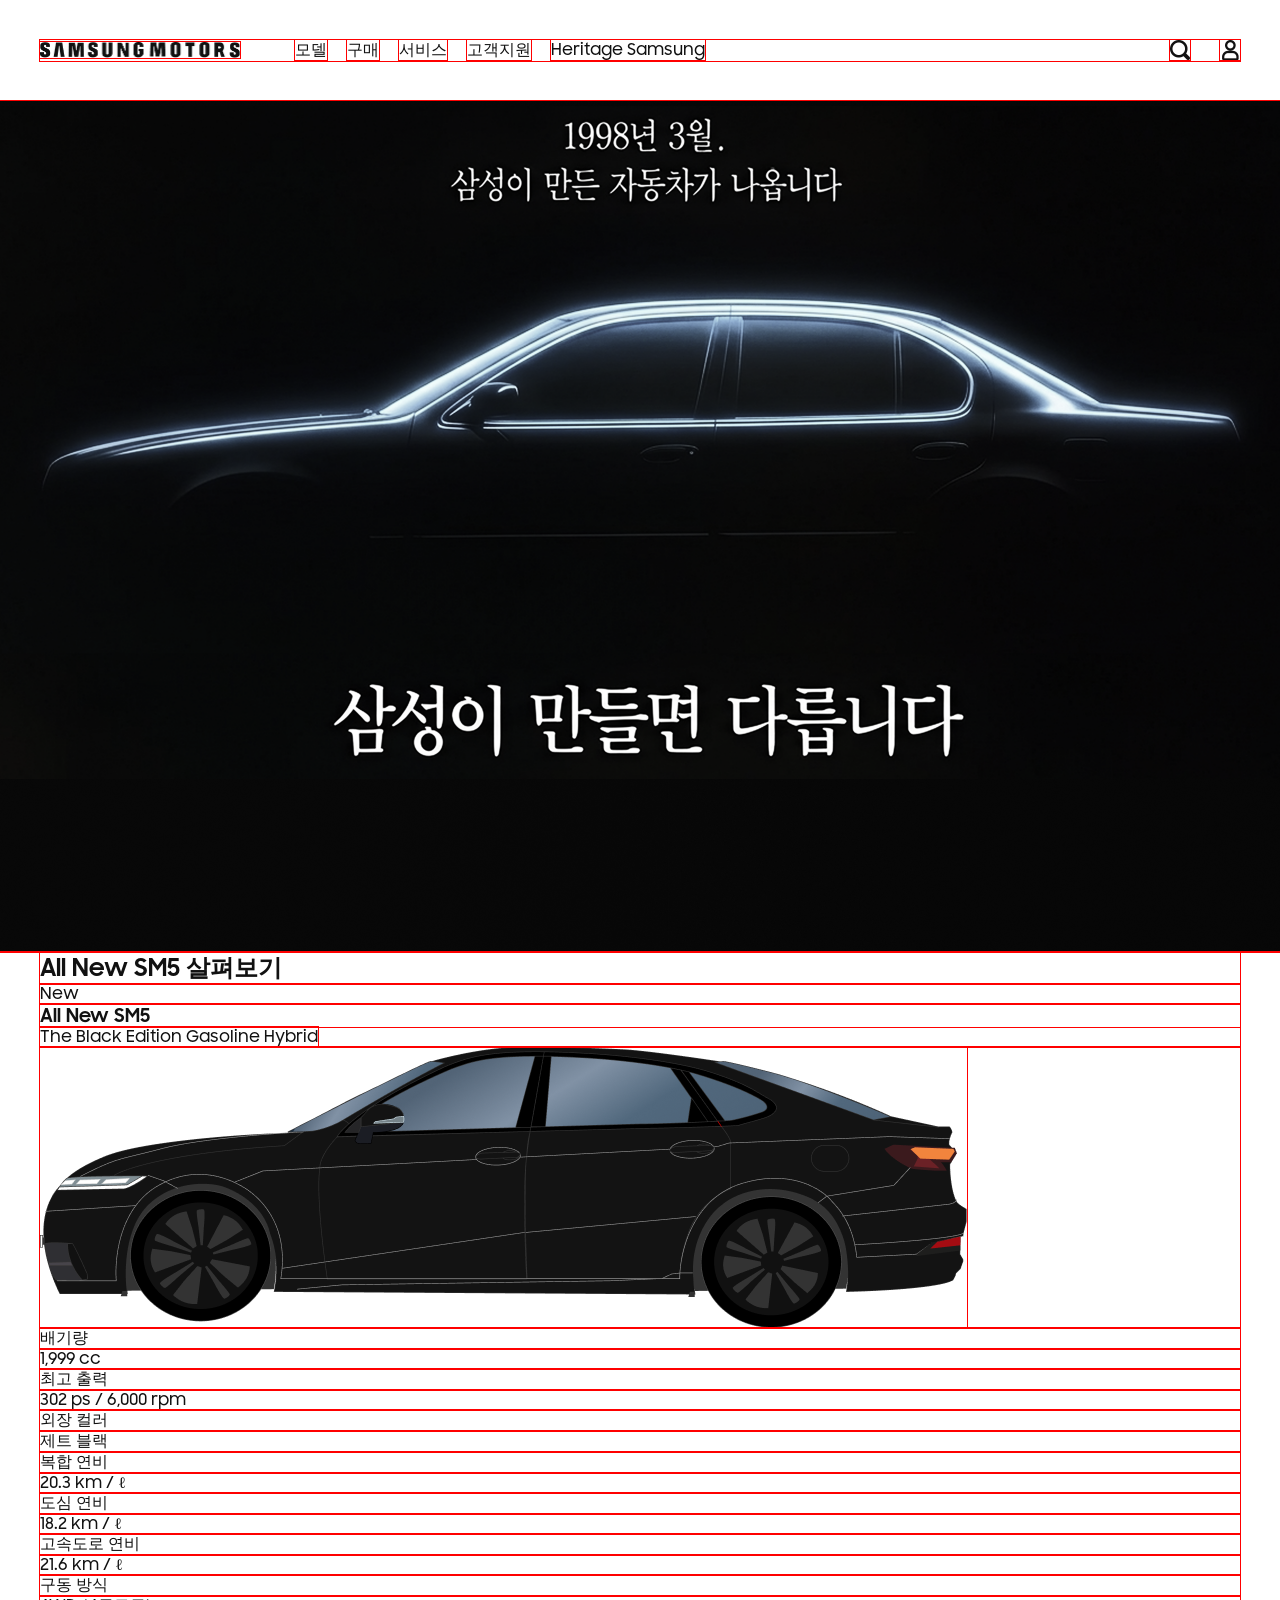
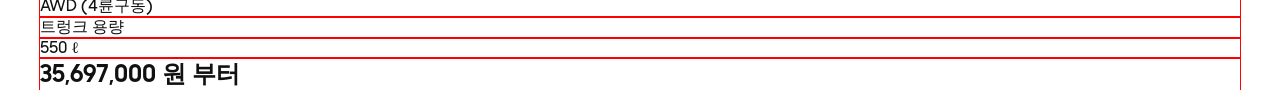
==== index.html @ 5363ecbe "0309" ====
<!DOCTYPE html>
<html lang="en">
<head>
  <meta charset="UTF-8">
  <meta name="viewport" content="width=device-width, initial-scale=1.0">
  <title>SAMSUNGMOTORS</title>
  <!-- 외부링크 -->
    <!-- reset -->
  <link rel="stylesheet" href="css/reset.css" />
  <!-- header -->
  <link rel="stylesheet" href="css/header.css" />
  <!-- footer -->
  <link rel="stylesheet" href="css/footer.css" />
  <!-- style -->
  <link rel="stylesheet" href="css/style.css" />
  <script src="js/script.js" defer></script>
</head>
<body>
  <!-- header-nav -->
  <header>
    <div class="container">
      <h1 class="logo">
        <a href="index.html"><img src="imgs/logo.png" alt="LOGO"></a>
      </h1>
      <nav class="navbar">
        <ul class="navbtn1">
          <li><a href="#">모델</a></li>
          <li><a href="#">구매</a></li>
          <li><a href="#">서비스</a></li>
          <li><a href="#">고객지원</a></li>
          <li><a href="#">Heritage Samsung</a></li>
        </ul>
        <ul class="navbtn2">
          <li><button class="search"><img src="imgs/search.png"></button></li>
          <ll><a href="#" class="user"><img src="imgs/user.png"></a></ll>
        </ul>
      </nav>
    </div>
  </header>

  <!-- Top-Banner -->
  <main>
    <section id="top-banner">
      <div class="old-top"></div>
      <div class="new-top">
        <div class="container">
          <article class="top-txt">
            <h3>2028년 3월.</h3>
            <h3>삼성이 만든 자동차가 나옵니다</h3>
          </article>
          <article class="bot-txt">
            <h2 class="slogan"><img src="imgs/logo-img.png" alt="LOGO"> 삼성이 만들면 다릅니다</h2>
            <h2>It's different Samsung makes it</h2>
          </article>
        </div>
      </div>
    </section>

    <!-- View-section -->
    <section id="view-section">
      <div class="container">
        <h2 class="title">All New SM5 살펴보기</h2>
        <div class="view-cards">
          <div class="card card1">
            <div class="card-top-txt">
              <p>New</p>
              <h3>All New SM5</h3>
              <span>The Black Edition Gasoline Hybrid</span>
            </div>
            <div class="card-img">
              <img src="imgs/black.png">
            </div>
            <div class="card-bot-txt">
              <ul>
                <li>배기량</li>
                <li>1,999 cc</li>
              </ul>
              <ul>
                <li>최고 출력</li>
                <li>302 ps / 6,000 rpm</li>
              </ul>
              <ul>
                <li>외장 컬러</li>
                <li>제트 블랙</li>
              </ul>
              <ul>
                <li>복합 연비</li>
                <li>20.3 km / ℓ</li>
              </ul>
              <ul>
                <li>도심 연비</li>
                <li>18.2 km / ℓ</li>
              </ul>
              <ul>
                <li>고속도로 연비</li>
                <li>21.6 km / ℓ</li>
              </ul>
              <ul>
                <li>구동 방식</li>
                <li>AWD (4륜구동)</li>
              </ul>
              <ul>
                <li>트렁크 용량</li>
                <li>550 ℓ</li>
              </ul>
              
              <h2 class="price">35,697,000 원 부터</h2>
            </div>
          </div>
        </div>
      </div>
    </section>

  </main>

</body>
</html>
---- css/header.css ----
header{
  width: 100%;
  max-width: 1920px;
  height: 100px;
  margin: auto;
  z-index: 20;
  position: fixed;
  top: 0;
  display: flex;
  background: #fff;
}
header .container{
  display: flex;
  justify-content: space-between;
  align-items: center;
}
.logo{
  width: 200px;
}
.navbar{
  display: flex;
  gap: 465px;
}
.navbar .navbtn1{
  display: flex;
  align-items: center;
  justify-content: center;
  gap: 20px;
}
.navbar .navbtn2{
  display: flex;
  gap: 30px;
  align-items: center;
}
.navbar .navbtn2 li,
.search, .user
{
  display: block;
  width: 20px;
  height: 20px;
}
---- css/style.css ----
#top-banner{
  width: 100%;
  max-width: 1920px;
  height: 878px;
  color: #fff;
}
#top-banner .old-top{
  width: 100%;
  height: 100%;
  background: url(../imgs/topbanner1.png) center/cover;
  /* display: none; */
}
#top-banner .new-top{
  width: 100%;
  height: 100%;
  background: url(../imgs/topBanner2.png) center/cover;
  position: relative;
  display: none;
}
#top-banner .new-top .container article{
  display: flex;
  flex-direction: column;
  align-items: center;
  justify-content: center;
  position: absolute;
}
#top-banner .new-top .container .top-txt{
  left: 50%;
  top: 50px;
  transform: translateX(-50%);
}
#top-banner .new-top .container .bot-txt{
  left: 50%;
  bottom: 50px;
  transform: translateX(-50%);
}
#top-banner .new-top .container .bot-txt .slogan{
  display: flex;
  align-items: center;
  gap: 20px;
  margin-bottom: 60px;
}
#top-banner .new-top .container .bot-txt img{
  width: 70px;
  height: 40px;
}
#top-banner .new-top .top-txt h3{
  font-size: 32px;
  margin: 7px 0;
}
#top-banner .new-top .bot-txt h2{
  font-size: 40px;
}
#top-banner .new-top article h3,
#top-banner .new-top article h2
{
  font-family: "Nanum Myeongjo", serif;
  font-weight: 400;
  font-style: normal;
  color: #fff;
}
#top-banner .new-top .container article h2:last-child{
  font-family: 'samsung';
}

/*  */
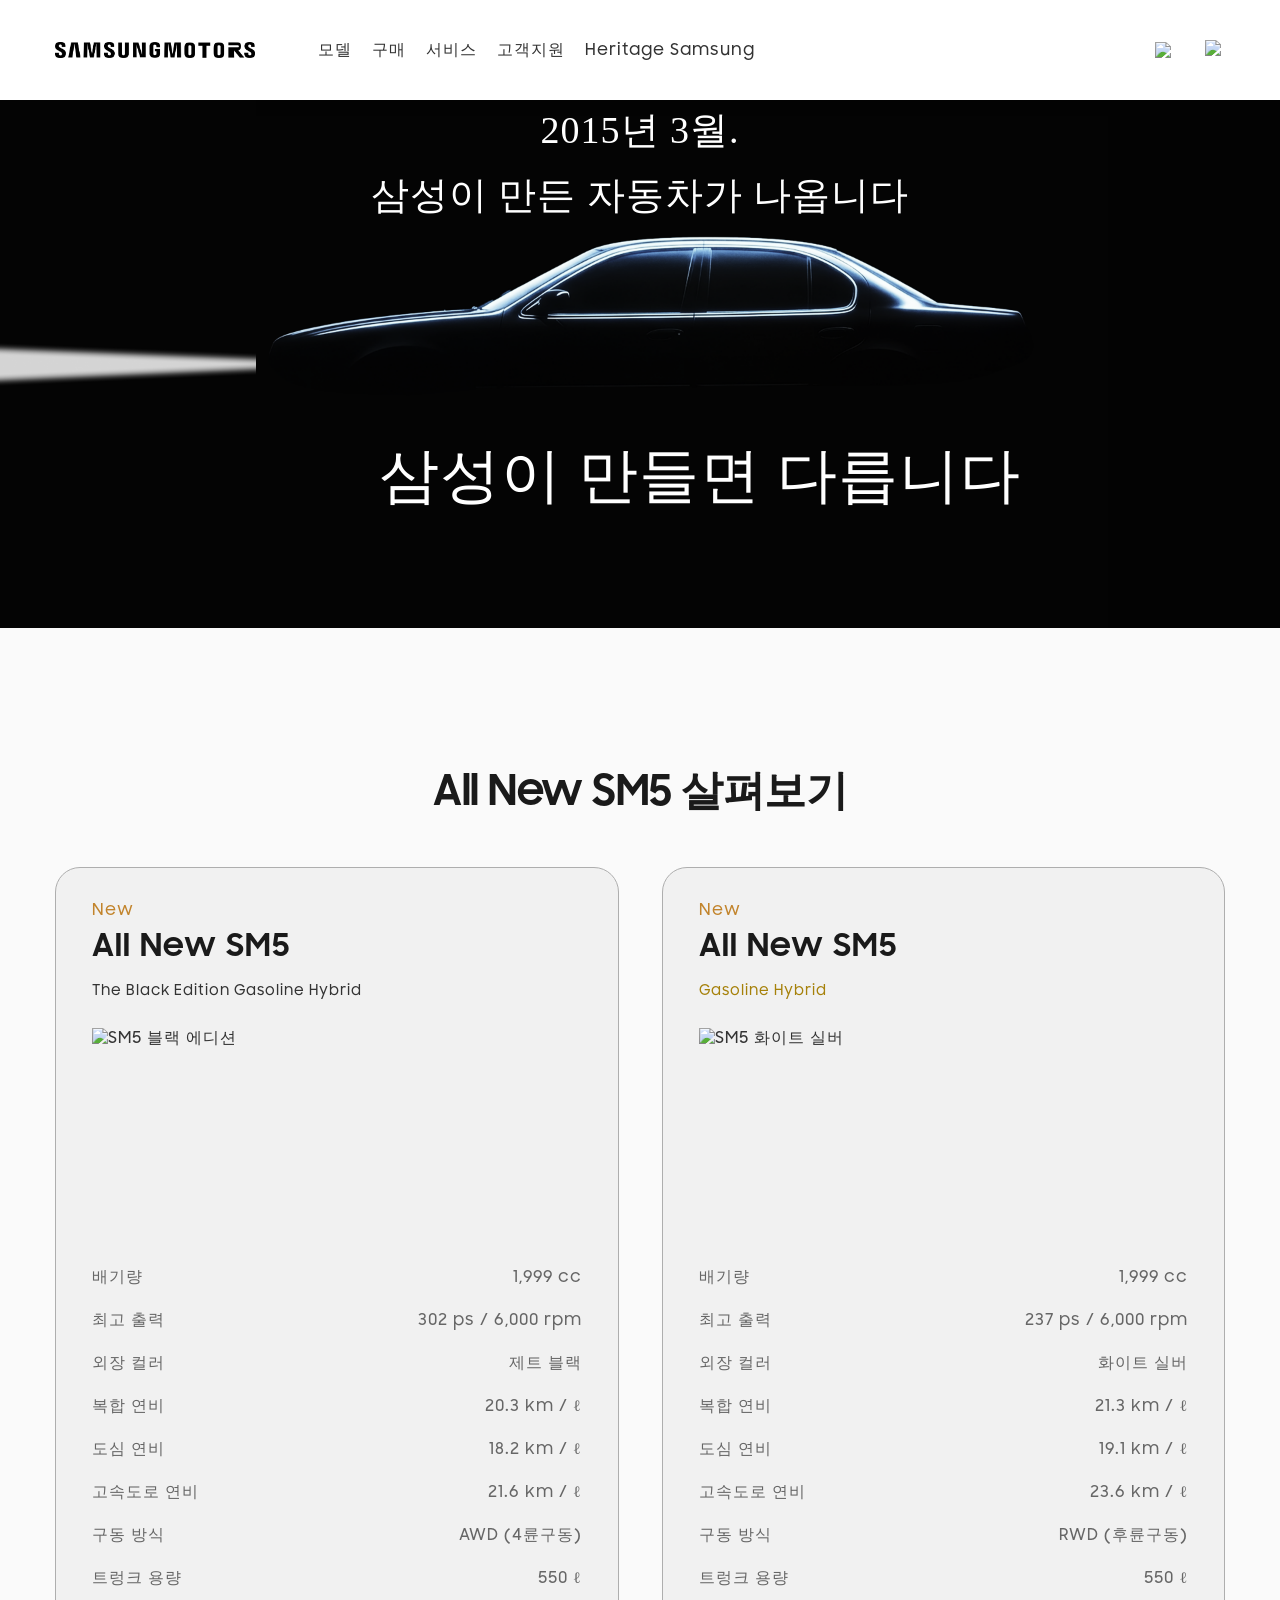
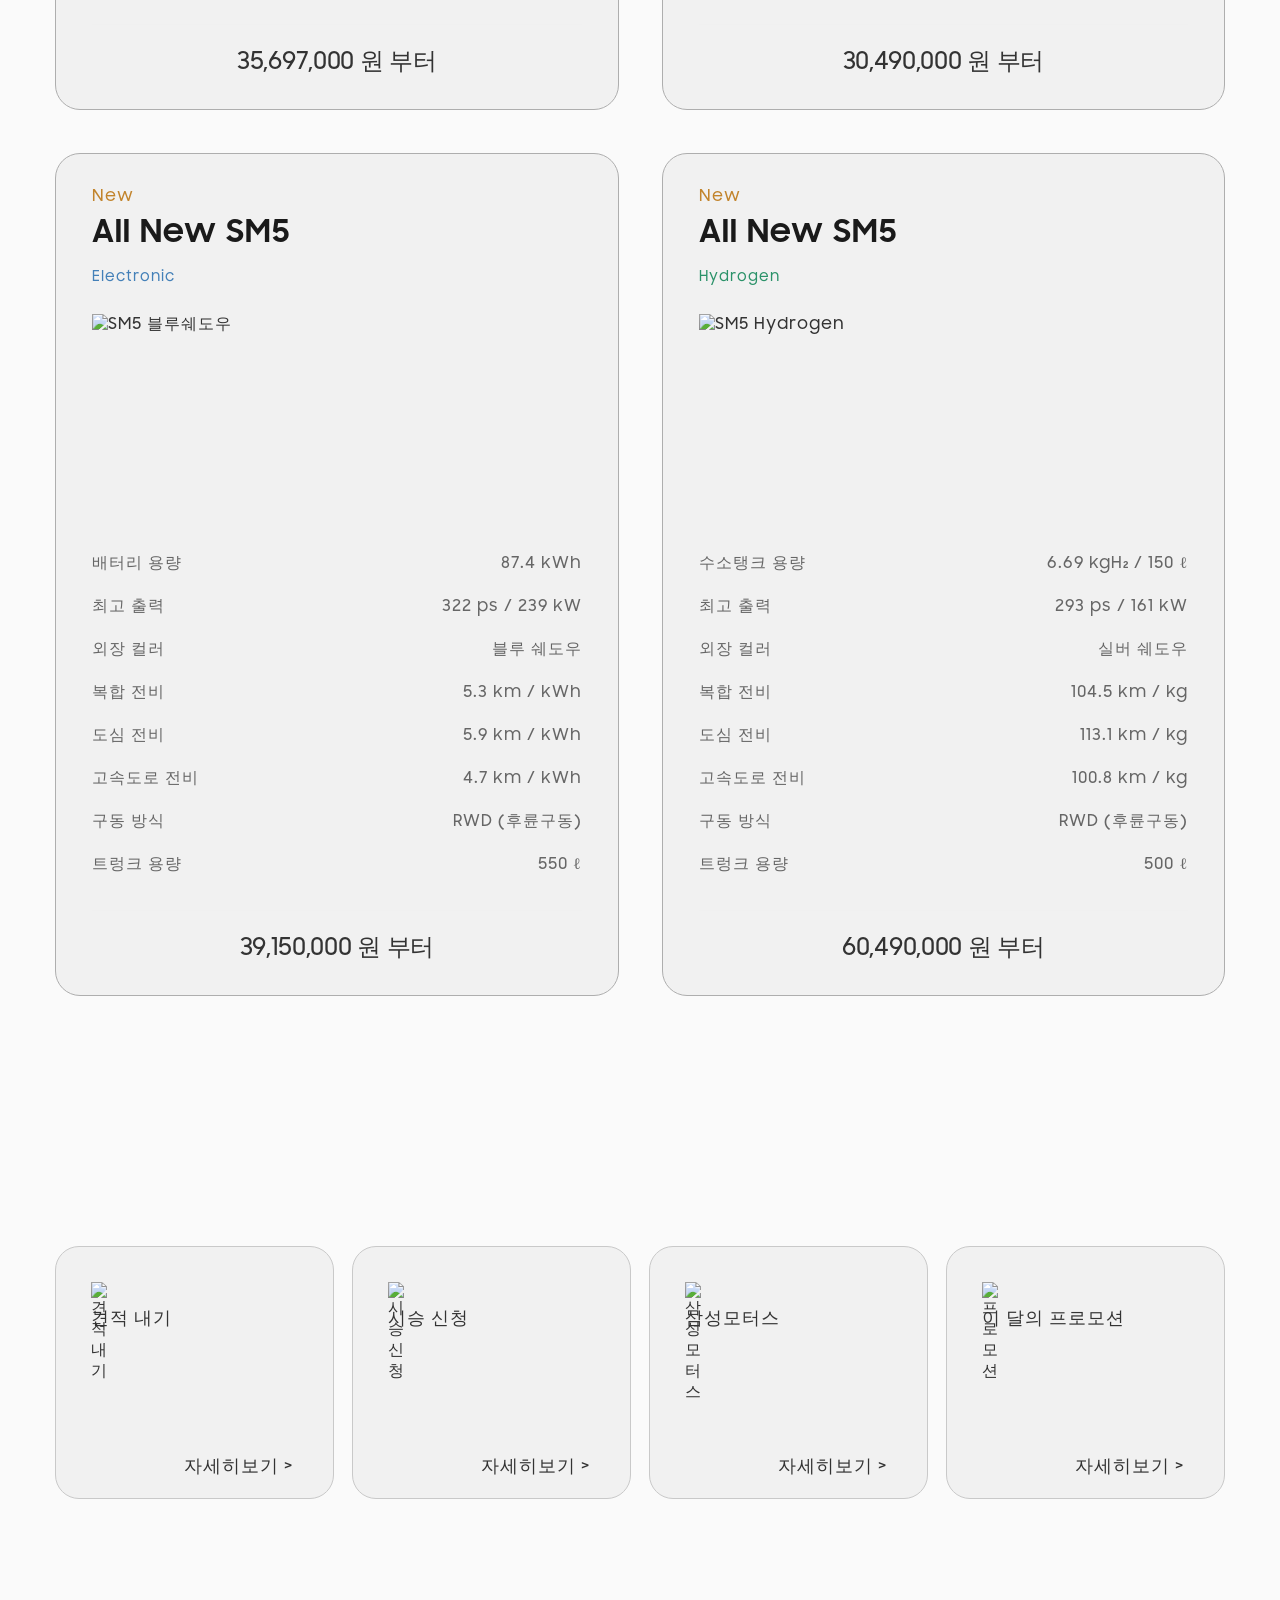
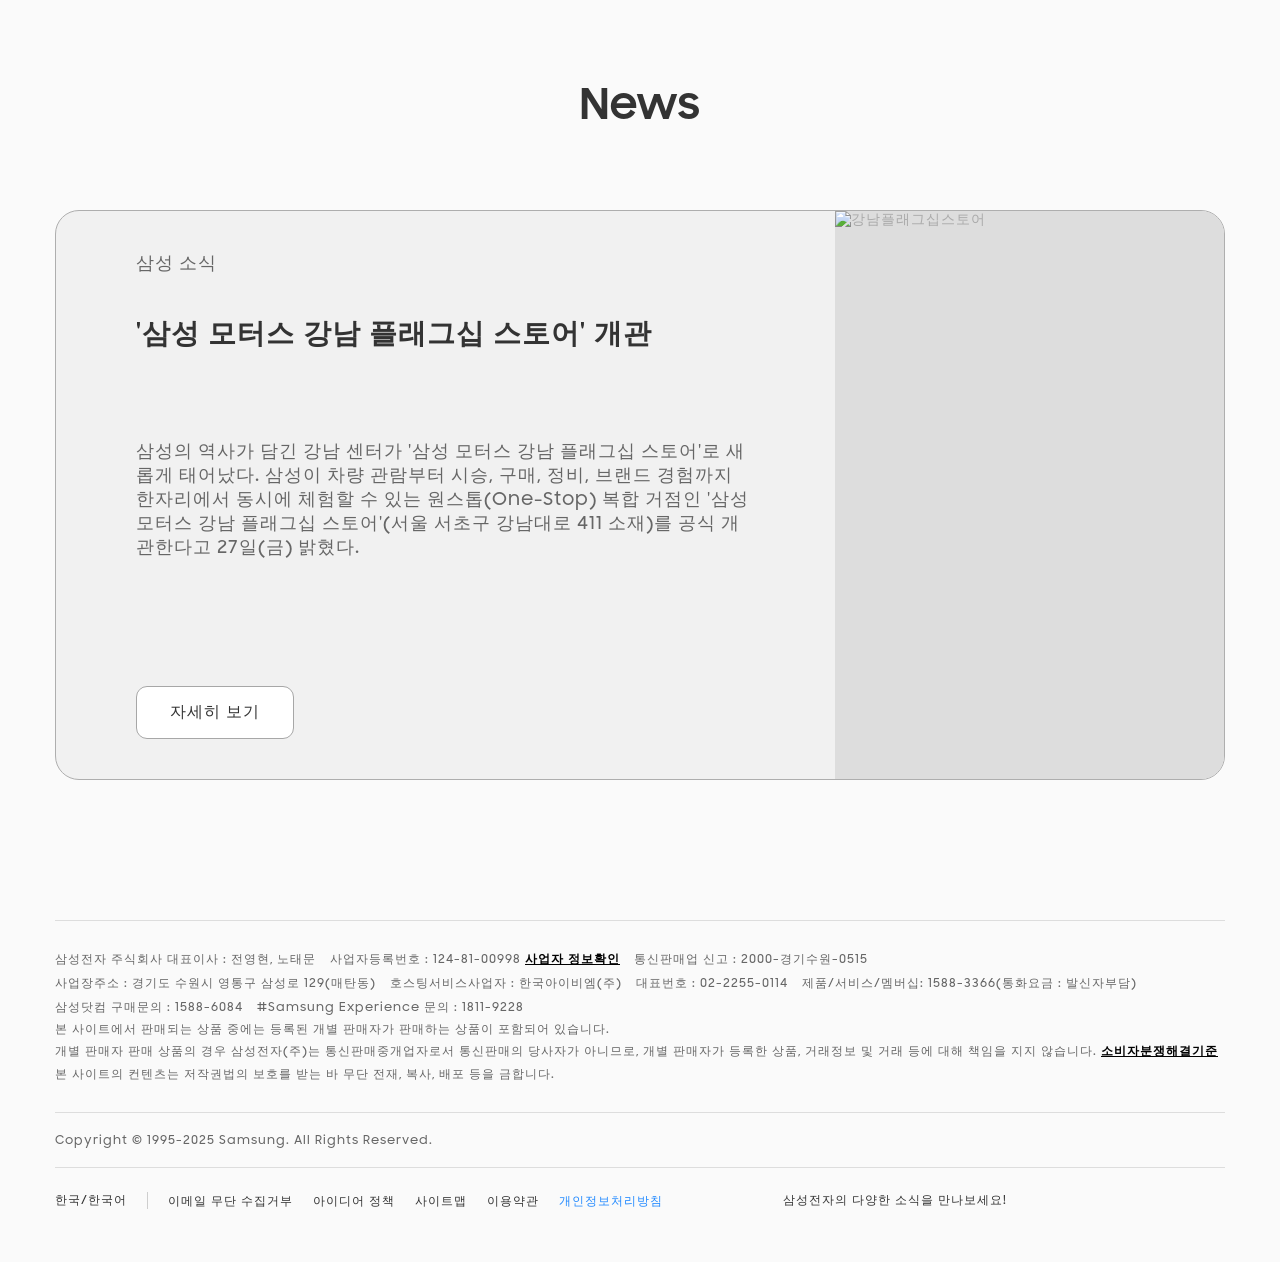
==== commit c20ecaf3: "0511" ====
--- a/index.html
+++ b/index.html
@@ -1,10 +1,12 @@
-<!DOCTYPE html>
+﻿<!DOCTYPE html>
 <html lang="en">
 <head>
   <meta charset="UTF-8">
   <meta name="viewport" content="width=device-width, initial-scale=1.0">
   <title>SAMSUNGMOTORS</title>
   <!-- 외부링크 -->
+  <!-- 폰트어썸CDN -->
+  <script src="https://kit.fontawesome.com/1cd9cbfb2d.js" crossorigin="anonymous"></script>
     <!-- reset -->
   <link rel="stylesheet" href="css/reset.css" />
   <!-- header -->
@@ -14,104 +16,439 @@
   <!-- style -->
   <link rel="stylesheet" href="css/style.css" />
   <script src="js/script.js" defer></script>
+    <script src="js/header-footer.js" defer></script>
 </head>
 <body>
   <!-- header-nav -->
   <header>
     <div class="container">
       <h1 class="logo">
-        <a href="index.html"><img src="imgs/logo.png" alt="LOGO"></a>
+        <a href="index.html"><img src="imgs/icon-img/logo.png" alt="LOGO"></a>
       </h1>
       <nav class="navbar">
         <ul class="navbtn1">
-          <li><a href="#">모델</a></li>
+          <li><a href="car-model.html">모델</a></li>
           <li><a href="#">구매</a></li>
           <li><a href="#">서비스</a></li>
           <li><a href="#">고객지원</a></li>
           <li><a href="#">Heritage Samsung</a></li>
         </ul>
         <ul class="navbtn2">
-          <li><button class="search"><img src="imgs/search.png"></button></li>
-          <ll><a href="#" class="user"><img src="imgs/user.png"></a></ll>
+          <li><button class="search"><img src="imgs/icon-img/search.png"></button></li>
+          <ll><a href="#" class="user"><img src="imgs/icon-img/user.png"></a></ll>
         </ul>
       </nav>
+      <!-- 추가: 햄버거 버튼 -->
+    <button class="hamburger" id="hamburger">
+      <span></span>
+      <span></span>
+      <span></span>
+    </button>
     </div>
   </header>
 
   <!-- Top-Banner -->
   <main>
-    <section id="top-banner">
-      <div class="old-top"></div>
-      <div class="new-top">
-        <div class="container">
-          <article class="top-txt">
-            <h3>2028년 3월.</h3>
-            <h3>삼성이 만든 자동차가 나옵니다</h3>
-          </article>
-          <article class="bot-txt">
-            <h2 class="slogan"><img src="imgs/logo-img.png" alt="LOGO"> 삼성이 만들면 다릅니다</h2>
-            <h2>It's different Samsung makes it</h2>
-          </article>
-        </div>
+  <section id="banner-old">
+<div class="banner-overlay-left" id="overlay-left"></div>
+  <div class="banner-overlay-right" id="overlay-right"></div>
+
+  <!-- 배경 이미지를 img 태그로 변경 -->
+  <img class="banner-img" id="banner-img-old" src="imgs/index-img/topbanner1.png" alt="배너 이미지">
+  <img class="banner-img" id="banner-img-new" src="imgs/index-img/TopBanner2.png" alt="배너 이미지2">
+
+  <div class="container">
+    <div class="top-txt">
+      <h3 id="year-text">1998년 3월.</h3>
+      <h3>삼성이 만든 자동차가 나옵니다</h3>
+    </div>
+    <div class="bot-txt">
+      <h2 class="slogan">
+        <img class="logo-icon" id="logo-icon" src="imgs/icon-img/logo-img.png" alt="LOGO">
+        삼성이 만들면 다릅니다
+      </h2>
+      <!-- <h2 class="samsung-txt"><img src="imgs/Samsung Logo.png" alt="SAMSUNG"></h2> -->
+      <h2 class="eng-txt" id="eng-txt">It's different SAMSUNG makes it</h2>
+    </div>
+  </div>
+</section>
+
+    <!-- View-cards -->
+    <section id="view-cards">
+      <div class="container">
+        <h2 class="title">All New SM5 살펴보기</h2>
+        <div class="card-slider">
+        <div class="card-grid">
+          <div class="card card1">
+            <div class="card-top-txt">
+              <p class="card-badge">New</p>
+              <h3 class="card-title">All New SM5</h3>
+              <span class="card-subtitle card-subtitle1">The Black Edition Gasoline Hybrid</span>
+            </div>
+            <div class="card-img">
+              <img src="imgs/index-img/black.png" alt="SM5 블랙 에디션">
+            </div>
+            <div class="card-bot-txt">
+              <ul class="spec-row">
+                <li class="spec-label">배기량</li>
+                <li class="spec-value">1,999 cc</li>
+              </ul>
+              <ul class="spec-row">
+                <li class="spec-label">최고 출력</li>
+                <li class="spec-value">302 ps / 6,000 rpm</li>
+              </ul>
+              <ul class="spec-row">
+                <li class="spec-label">외장 컬러</li>
+                <li class="spec-value">제트 블랙</li>
+              </ul>
+              <ul class="spec-row">
+                <li class="spec-label">복합 연비</li>
+                <li class="spec-value">20.3 km / ℓ</li>
+              </ul>
+              <ul class="spec-row">
+                <li class="spec-label">도심 연비</li>
+                <li class="spec-value">18.2 km / ℓ</li>
+              </ul>
+              <ul class="spec-row">
+                <li class="spec-label">고속도로 연비</li>
+                <li class="spec-value">21.6 km / ℓ</li>
+              </ul>
+              <ul class="spec-row">
+                <li class="spec-label">구동 방식</li>
+                <li class="spec-value">AWD (4륜구동)</li>
+              </ul>
+              <ul class="spec-row">
+                <li class="spec-label">트렁크 용량</li>
+                <li class="spec-value">550 ℓ</li>
+              </ul>
+              
+              <h2 class="price">35,697,000 원 부터</h2>
+            </div>
+          </div>
+          <div class="card card1">
+            <div class="card-top-txt">
+              <p class="card-badge">New</p>
+              <h3 class="card-title">All New SM5</h3>
+              <span class="card-subtitle card-subtitle2">Gasoline Hybrid</span>
+            </div>
+            <div class="card-img">
+              <img src="imgs/index-img/white.png" alt="SM5 화이트 실버">
+            </div>
+            <div class="card-bot-txt">
+              <ul class="spec-row">
+                <li class="spec-label">배기량</li>
+                <li class="spec-value">1,999 cc</li>
+              </ul>
+              <ul class="spec-row">
+                <li class="spec-label">최고 출력</li>
+                <li class="spec-value">237 ps / 6,000 rpm</li>
+              </ul>
+              <ul class="spec-row">
+                <li class="spec-label">외장 컬러</li>
+                <li class="spec-value">화이트 실버</li>
+              </ul>
+              <ul class="spec-row">
+                <li class="spec-label">복합 연비</li>
+                <li class="spec-value">21.3 km / ℓ</li>
+              </ul>
+              <ul class="spec-row">
+                <li class="spec-label">도심 연비</li>
+                <li class="spec-value">19.1 km / ℓ</li>
+              </ul>
+              <ul class="spec-row">
+                <li class="spec-label">고속도로 연비</li>
+                <li class="spec-value">23.6 km / ℓ</li>
+              </ul>
+              <ul class="spec-row">
+                <li class="spec-label">구동 방식</li>
+                <li class="spec-value">RWD (후륜구동)</li>
+              </ul>
+              <ul class="spec-row">
+                <li class="spec-label">트렁크 용량</li>
+                <li class="spec-value">550 ℓ</li>
+              </ul>
+              
+              <h2 class="price">30,490,000 원 부터</h2>
+            </div>
+          </div>
+          <div class="card card3">
+            <div class="card-top-txt">
+              <p class="card-badge">New</p>
+              <h3 class="card-title">All New SM5</h3>
+              <span class="card-subtitle card-subtitle3">Electronic</span>
+            </div>
+            <div class="card-img">
+              <img src="imgs/index-img/navy.png" alt="SM5 블루쉐도우">
+            </div>
+            <div class="card-bot-txt">
+              <ul class="spec-row">
+                <li class="spec-label">배터리 용량</li>
+                <li class="spec-value">87.4 kWh</li>
+              </ul>
+              <ul class="spec-row">
+                <li class="spec-label">최고 출력</li>
+                <li class="spec-value">322 ps / 239 kW</li>
+              </ul>
+              <ul class="spec-row">
+                <li class="spec-label">외장 컬러</li>
+                <li class="spec-value">블루 쉐도우</li>
+              </ul>
+              <ul class="spec-row">
+                <li class="spec-label">복합 전비</li>
+                <li class="spec-value">5.3 km / kWh</li>
+              </ul>
+              <ul class="spec-row">
+                <li class="spec-label">도심 전비</li>
+                <li class="spec-value">5.9 km / kWh</li>
+              </ul>
+              <ul class="spec-row">
+                <li class="spec-label">고속도로 전비</li>
+                <li class="spec-value">4.7 km / kWh</li>
+              </ul>
+              <ul class="spec-row">
+                <li class="spec-label">구동 방식</li>
+                <li class="spec-value">RWD (후륜구동)</li>
+              </ul>
+              <ul class="spec-row">
+                <li class="spec-label">트렁크 용량</li>
+                <li class="spec-value">550 ℓ</li>
+              </ul>
+              
+              <h2 class="price">39,150,000 원 부터</h2>
+            </div>
+          </div>
+          <div class="card card4">
+            <div class="card-top-txt">
+              <p class="card-badge">New</p>
+              <h3 class="card-title">All New SM5</h3>
+              <span class="card-subtitle card-subtitle4">Hydrogen</span>
+            </div>
+            <div class="card-img">
+              <img src="imgs/index-img/gray.png" alt="SM5 Hydrogen">
+            </div>
+            <div class="card-bot-txt">
+              <ul class="spec-row">
+                <li class="spec-label">수소탱크 용량</li>
+                <li class="spec-value">6.69 kgH₂ / 150  ℓ</li>
+              </ul>
+              <ul class="spec-row">
+                <li class="spec-label">최고 출력</li>
+                <li class="spec-value">293 ps / 161 kW</li>
+              </ul>
+              <ul class="spec-row">
+                <li class="spec-label">외장 컬러</li>
+                <li class="spec-value">실버 쉐도우</li>
+              </ul>
+              <ul class="spec-row">
+                <li class="spec-label">복합 전비</li>
+                <li class="spec-value">104.5 km / kg</li>
+              </ul>
+              <ul class="spec-row">
+                <li class="spec-label">도심 전비</li>
+                <li class="spec-value">113.1 km / kg</li>
+              </ul>
+              <ul class="spec-row">
+                <li class="spec-label">고속도로 전비</li>
+                <li class="spec-value">100.8 km / kg</li>
+              </ul>
+              <ul class="spec-row">
+                <li class="spec-label">구동 방식</li>
+                <li class="spec-value">RWD (후륜구동)</li>
+              </ul>
+              <ul class="spec-row">
+                <li class="spec-label">트렁크 용량</li>
+                <li class="spec-value">500 ℓ</li>
+              </ul>
+              
+              <h2 class="price">60,490,000 원 부터</h2>
+            </div>
+          </div>
+        </div>
+        </div><!-- /.card-slider -->
+        <div class="card-dots" id="cardDots"></div>
       </div>
     </section>
 
-    <!-- View-section -->
-    <section id="view-section">
-      <div class="container">
-        <h2 class="title">All New SM5 살펴보기</h2>
-        <div class="view-cards">
-          <div class="card card1">
-            <div class="card-top-txt">
-              <p>New</p>
-              <h3>All New SM5</h3>
-              <span>The Black Edition Gasoline Hybrid</span>
-            </div>
-            <div class="card-img">
-              <img src="imgs/black.png">
-            </div>
-            <div class="card-bot-txt">
-              <ul>
-                <li>배기량</li>
-                <li>1,999 cc</li>
-              </ul>
-              <ul>
-                <li>최고 출력</li>
-                <li>302 ps / 6,000 rpm</li>
-              </ul>
-              <ul>
-                <li>외장 컬러</li>
-                <li>제트 블랙</li>
-              </ul>
-              <ul>
-                <li>복합 연비</li>
-                <li>20.3 km / ℓ</li>
-              </ul>
-              <ul>
-                <li>도심 연비</li>
-                <li>18.2 km / ℓ</li>
-              </ul>
-              <ul>
-                <li>고속도로 연비</li>
-                <li>21.6 km / ℓ</li>
-              </ul>
-              <ul>
-                <li>구동 방식</li>
-                <li>AWD (4륜구동)</li>
-              </ul>
-              <ul>
-                <li>트렁크 용량</li>
-                <li>550 ℓ</li>
-              </ul>
-              
-              <h2 class="price">35,697,000 원 부터</h2>
-            </div>
-          </div>
-        </div>
+    <!-- 서비스 카드 -->
+  <section id="service-cards">
+    <div class="container">
+      <div class="service-grid">
+
+        <div class="service-card">
+          <div class="service-top">
+            <div class="service-icon-placeholder"><img src="imgs/icon-img/car.png" alt="견적내기"></div>
+            <p class="service-title">견적 내기</p>
+          </div>
+          <a href="#" class="service-link">자세히보기 &gt;</a>
+        </div>
+
+        <div class="service-card">
+          <div class="service-top">
+            <div class="service-icon-placeholder"><img src="imgs/icon-img/steering.png" alt="시승신청"></div>
+            <p class="service-title">시승 신청</p>
+          </div>
+          <a href="#" class="service-link">자세히보기 &gt;</a>
+        </div>
+
+        <div class="service-card">
+          <div class="service-top">
+            <div class="service-icon-placeholder"><img src="imgs/icon-img/gps.png" alt="삼성모터스"></div>
+            <p class="service-title">삼성모터스</p>
+          </div>
+          <a href="#" class="service-link">자세히보기 &gt;</a>
+        </div>
+
+        <div class="service-card">
+          <div class="service-top">
+            <div class="service-icon-placeholder"><img src="imgs/icon-img/gift.png" alt="프로모션"></div>
+            <p class="service-title">이 달의 프로모션</p>
+          </div>
+          <a href="#" class="service-link">자세히보기 &gt;</a>
+        </div>
+
       </div>
-    </section>
-
+    </div>
+  </section>
+
+
+  <!-- 뉴스 -->
+  <section id="news">
+    <div class="container">
+      <h2 class="news-heading">News</h2>
+
+      <div class="news-card">
+        <div class="news-txt">
+          <p class="news-category">삼성 소식</p>
+          <h3 class="news-title">'삼성 모터스 강남 플래그십 스토어' 개관</h3>
+          <p class="news-desc">
+            삼성의 역사가 담긴 강남 센터가 '삼성 모터스 강남 플래그십 스토어'로
+            새롭게 태어났다. 삼성이 차량 관람부터 시승, 구매, 정비, 브랜드
+            경험까지 한자리에서 동시에 체험할 수 있는 원스톱(One-Stop) 복합
+            거점인 '삼성 모터스 강남 플래그십 스토어'(서울 서초구 강남대로 411
+            소재)를 공식 개관한다고 27일(금) 밝혔다.
+          </p>
+          <a href="#" class="news-link">자세히 보기</a>
+        </div>
+        <div class="news-img">
+          <img src="imgs/index-img/news-img.png" alt="강남플래그십스토어">
+        </div>
+      </div>
+
+    </div>
+  </section>
   </main>
 
+<!-- footer -->
+  
+  <footer id="footer">
+    <div class="container">
+      <div class="footer_inner">
+			<div class="footer_info">
+				<div class="info_line">
+					<p>삼성전자 주식회사 대표이사 : 전영현, 노태문</p>
+					<p>
+						사업자등록번호 : 124-81-00998
+						<a href="https://www.ftc.go.kr/bizCommPop.do?wrkr_no=1248100998&amp;apv_perm_no=" class="comp" title="새 창 열림" target="_blank" data-di-id="di-id-ab5b704f-9ed59ae2">사업자 정보확인</a>
+					</p>
+					<p>통신판매업 신고 : 2000-경기수원-0515</p>
+				</div>
+				<div class="info_line">
+					<p>사업장주소 : 경기도 수원시 영통구 삼성로 129(매탄동)</p>
+					<p>호스팅서비스사업자 : 한국아이비엠(주)</p>
+					<p>대표번호 : 02-2255-0114</p>
+					<p>제품/서비스/멤버십: 1588-3366(통화요금 : 발신자부담)</p>
+					<p>삼성닷컴 구매문의 : 1588-6084</p>
+					<p>#Samsung Experience 문의 : 1811-9228</p>
+				</div>
+				<div class="info_line desc">
+					<p>
+						본 사이트에서 판매되는 상품 중에는 등록된 개별 판매자가 판매하는 상품이 포함되어 있습니다.
+					</p>
+					<p>
+						개별 판매자 판매 상품의 경우 삼성전자(주)는 통신판매중개업자로서 통신판매의 당사자가 아니므로, 개별 판매자가 등록한 상품, 거래정보 및 거래 등에 대해 책임을 지지 않습니다.
+						<a href="/sec/dispute-resolution/" class="comp" title="새 창 열림" target="_blank" data-di-id="di-id-be22e656-9330a1a8">소비자분쟁해결기준</a>
+					</p>
+				</div>
+				<div class="info_line">
+					<p>본 사이트의 컨텐츠는 저작권법의 보호를 받는 바 무단 전재, 복사, 배포 등을 금합니다.</p>
+				</div>
+			</div>
+		</div>
+<article class="middle_foot">
+  <p>Copyright &copy; 1995-2025 Samsung. All Rights Reserved.</p>
+</article>
+    <div class="footer_content footnote">
+		<div class="footer_inner">
+			<div class="terms_box">
+				<a href="/sec/function/ipredirection/ipredirectionLocalList/" class="footer_language" data-di-id="di-id-b35ede79-4d6bcb10">한국/한국어</a>
+					<ul class="terms_list">
+					<li><a href="javascript:;" title="이메일 무단 수집거부" data-popup-target="popupGatherRefuse" data-omni="footer:bottom_email_security" data-di-id="di-id-8c03a043-547cf681">이메일 무단 수집거부</a></li>
+					<li><a href="javascript:;" title="아이디어 정책" data-popup-target="popupIdeaPolicy" data-omni="footer:bottom_idea security" data-di-id="di-id-d945bde3-86e293f">아이디어 정책</a></li>
+					<li><a href="/sec/info/sitemap/" data-omni="footer:bottom_sitemap" data-di-id="di-id-b40f2152-eef82385">사이트맵</a></li>
+						<li>
+						<div id="dropClauseList01" class="wrap-droplist rounded clause-use">
+							<button class="droplist-button" aria-haspopup="listbox" aria-labelledby="dropServiceClauseTitle dropServiceClauseBtn" id="dropServiceClauseBtn" title="서비스별 이용약관" data-di-id="#dropServiceClauseBtn">이용약관<span class="blind">하위 메뉴 있음</span></button>
+							<ul class="droplist" aria-labelledby="dropServiceClauseTitle" aria-activedescendant="optServiceClause01">
+								<li id="optServiceClause02" class="droplist-item" data-omni="footer:terms_legal"><a href="https://account.samsung.com/membership/etc/specialTC.do?fileName=samsungkorea.html" target="_blank" title="새 창으로 열림" data-di-id="di-id-45524f74-94887041">삼성전자 대표사이트 이용약관</a></li>
+								<li id="optServiceClause03" class="droplist-item" data-omni="footer:terms_conditions"><a href="/sec/membership/terms/" data-di-id="di-id-bf32124c-86fdbf54">삼성전자 멤버십 회원 이용약관</a></li>
+								<li id="optServiceClause04" class="droplist-item" data-omni="footer:terms_contents"><a href="https://account.samsung.com/membership/policy/terms" target="_blank" title="새 창으로 열림" data-di-id="di-id-9325bd65-80ab3fd4">삼성 서비스 이용약관</a></li>
+								<li id="optServiceClause05" class="droplist-item" data-omni="footer:terms_aisc"><a href="/sec/aisc/terms/600/700/" data-di-id="di-id-958b317d-4fa157c9">AI 구독 이용약관</a></li>
+							</ul>
+						</div>
+					</li>
+					<li>
+						<div id="dropClauseList02" class="wrap-droplist rounded  clause-private">
+							<button class="droplist-button" title="서비스별 개인정보처리방침" id="dropServicePrivateTitle" data-di-id="#dropServicePrivateTitle" style="color:#2189FF;">개인정보처리방침<span class="blind">하위 메뉴 있음</span></button>
+							<ul class="droplist" aria-labelledby="dropServicePrivateTitle" aria-activedescendant="optServicePrivate01">
+								<li id="optServicePrivate02" class="droplist-item"><a href="/sec/info/privacy/01/rc" data-di-id="di-id-6f869091-fb3aa356">삼성닷컴 개인정보처리방침</a></li>
+								<li id="optServicePrivate03" class="droplist-item"><a href="/sec/info/privacy/02" data-di-id="di-id-ee6f8087-b15b1fed">삼성닷컴 이벤트 개인정보처리방침</a></li>
+								<li id="optServicePrivate04" class="droplist-item"><a href="/sec/info/privacy/03" data-di-id="di-id-a4510bcc-b09975da">삼성전자멤버십 개인정보처리방침</a></li>
+								<li id="optServicePrivate06" class="droplist-item"><a href="/sec/info/privacy/05" data-di-id="di-id-d0e50d3d-b4140968">경력채용 개인정보처리방침</a></li>
+								<li id="optServicePrivate10" class="droplist-item"><a href="/sec/info/privacy/10" data-di-id="di-id-285e3d68-a63ace6">삼성케어서비스 개인정보처리방침</a></li>
+								<li id="optServicePrivate11" class="droplist-item"><a href="/sec/info/privacy/11" data-di-id="di-id-ffbcbd30-ba1c6d1">영상정보처리기기 운영관리 방침</a></li>
+							</ul>
+						</div>
+					</li>
+				</ul>
+			</div>
+			<div class="social_box">
+				<span class="social_tit">삼성전자의 다양한 소식을 만나보세요!</span>
+				<ul class="social_list">
+						<li>
+							<a href="//www.facebook.com/SamsungKorea" class="social_item facebook" title="새 창 열림" target="_blank">
+								<i class="fa-brands fa-facebook"></i>
+							</a>
+						</li>
+						<li>
+							<a href="//www.youtube.com/c/samsungkorea" class="social_item youtube" title="새 창 열림" target="_blank">
+								<i class="fa-brands fa-youtube"></i>
+							</a>
+						</li>
+						<li>
+							<a href="//www.instagram.com/samsungkorea" class="social_item instagram" title="새 창 열림" target="_blank">
+								<i class="fa-brands fa-instagram"></i>
+							</a>
+						</li>
+						<li>
+							<a href="//pf.kakao.com/_VJjxdC" class="social_item kakao" title="새 창 열림" target="_blank">
+								<i class="fa-brands fa-kakao-talk"></i>
+							</a>
+						</li>
+						<li>
+							<a href="//twitter.com/SamsungKorea" class="social_item twitter" title="새 창 열림" target="_blank">
+								<i class="fa-brands fa-x-twitter"></i>
+							</a>
+						</li>
+						<li>
+							<a href="javascript:void(0);" class="social_item share">
+								<i class="fa-solid fa-share-nodes"></i>
+							</a>
+						</li>
+					</ul>
+			</div>
+		</div>
+	</div>
+    </div>
+  </footer>
 </body>
 </html>
--- a/css/header.css
+++ b/css/header.css
@@ -1,6 +1,5 @@
 header{
   width: 100%;
-  max-width: 1920px;
   height: 100px;
   margin: auto;
   z-index: 20;
@@ -19,13 +18,14 @@
 }
 .navbar{
   display: flex;
-  gap: 465px;
+  gap: 400px;
 }
 .navbar .navbtn1{
   display: flex;
   align-items: center;
   justify-content: center;
   gap: 20px;
+  white-space: nowrap;
 }
 .navbar .navbtn2{
   display: flex;
@@ -38,4 +38,101 @@
   display: block;
   width: 20px;
   height: 20px;
-}+}
+/* ── 햄버거 버튼 기본 숨김 ── */
+.hamburger {
+  display: none;
+  flex-direction: column;
+  justify-content: center;
+  gap: 5px;
+  background: none;
+  border: none;
+  cursor: pointer;
+  padding: 4px;
+  z-index: 30;
+}
+.hamburger span {
+  display: block;
+  width: 24px;
+  height: 2px;
+  background: #000;
+  transition: all 0.3s ease;
+}
+
+/* 햄버거 → X 아이콘 변환 */
+.hamburger.active span:nth-child(1) {
+  transform: translateY(7px) rotate(45deg);
+}
+.hamburger.active span:nth-child(2) {
+  opacity: 0;
+}
+.hamburger.active span:nth-child(3) {
+  transform: translateY(-7px) rotate(-45deg);
+}
+
+/* ── 태블릿 ── */
+@media (max-width: 1200px) {
+  .navbar{
+    gap: 380px;
+  }
+}
+@media (max-width: 1080px) {
+  .navbar{
+    gap: 150px;
+  }
+}
+@media (max-width: 900px) {
+  .navbar{
+    gap: 80px;
+  }
+}
+@media (max-width: 790px) {
+  header {
+    height: 70px;
+  }
+  .hamburger {
+    display: flex; /* 햄버거 버튼 표시 */
+  }
+  .navbar {
+    display: none; /* 기본 nav 숨김 */
+    flex-direction: column;
+    gap: 0;
+    position: fixed;
+    top: 70px;
+    left: 0;
+    width: 100%;
+    background: #fff;
+    padding: 20px 0;
+    box-shadow: 0 4px 12px rgba(0,0,0,0.1);
+    z-index: 20;
+  }
+  .navbar.open {
+    display: flex; /* JS로 open 클래스 토글 시 표시 */
+  }
+  .navbar .navbtn1 {
+    flex-direction: column;
+    gap: 0;
+    width: 100%;
+  }
+  .navbar .navbtn1 li a {
+    display: block;
+    padding: 14px 24px;
+    font-size: 16px;
+    border-bottom: 1px solid #f0f0f0;
+  }
+  .navbar .navbtn2 {
+    padding: 16px 24px;
+    gap: 20px;
+  }
+}
+
+/* ── 모바일 ── */
+@media (max-width: 481px) {
+  .logo {
+    width: 140px;
+  }
+  .navbar .navbtn1 li a {
+    font-size: 14px;
+    padding: 12px 20px;
+  }
+}
--- a/css/footer.css
+++ b/css/footer.css
@@ -0,0 +1,284 @@
+/* footer */
+#footer {
+  width: 100%;
+}
+
+#footer .container {
+  padding: 30px 10px;
+}
+
+/* ─── 상단: 회사 정보 ─── */
+#footer .footer_info {
+  border-top: 1px solid #ddd;
+  border-bottom: 1px solid #ddd;
+  padding: 26px 0;
+}
+
+#footer .footer_info .info_line {
+  display: flex;
+  flex-wrap: wrap;
+  gap: 0 14px;
+  font-size: 12px;
+  color: #666;
+  line-height: 2;
+  letter-spacing: -0.5px;
+}
+
+#footer .footer_info .info_line p {
+  color: #666;
+}
+
+#footer .footer_info .info_line.desc {
+  flex-direction: column;
+  gap: 0;
+  line-height: 1.8;
+}
+
+#footer .footer_info .info_line .comp {
+  color: #000;
+  text-decoration: underline;
+  font-weight: 600;
+}
+
+/* ─── 중간: 카피라이트 ─── */
+#footer .middle_foot {
+  display: flex;
+  justify-content: space-between;
+  align-items: center;
+  padding: 20px 0;
+  border-bottom: 1px solid #ddd;
+  font-size: 12px;
+  color: #666;
+}
+
+/* ─── 하단: 약관 + SNS ─── */
+#footer .footer_content.footnote .footer_inner {
+  display: flex;
+  justify-content: space-between;
+  align-items: center;
+  padding: 20px 0;
+  gap: 16px;
+}
+
+/* 왼쪽: 언어 선택 + 약관 메뉴 */
+#footer .footer_content .terms_box {
+  display: flex;
+  align-items: center;
+}
+
+#footer .footer_content .terms_box .footer_language {
+  font-size: 12px;
+  color: #333;
+  text-decoration: none;
+  padding-right: 20px;
+  border-right: 1px solid #cecece;
+  margin-right: 20px;
+  white-space: nowrap;
+}
+
+#footer .footer_content .terms_box .terms_list {
+  display: flex;
+  list-style: none;
+  align-items: center;
+  gap: 20px;
+}
+
+#footer .footer_content .terms_box .terms_list li a {
+  font-size: 12px;
+  color: #333;
+  text-decoration: none;
+}
+
+/* 드롭다운 (이용약관 / 개인정보처리방침) */
+#footer .footer_content .terms_box .wrap-droplist {
+  position: relative;
+}
+
+#footer .footer_content .terms_box .droplist-button {
+  font-size: 12px;
+  color: #333;
+  background: none;
+  border: none;
+  cursor: pointer;
+  padding: 0;
+  font-family: inherit;
+}
+
+#footer .footer_content .terms_box .clause-private .droplist-button {
+  color: #2189FF;
+}
+
+#footer .footer_content .terms_box .droplist {
+  display: none;
+  position: absolute;
+  bottom: calc(100% + 8px);
+  left: 0;
+  background: #fff;
+  border: 1px solid #ddd;
+  list-style: none;
+  padding: 8px 0;
+  min-width: 210px;
+  z-index: 100;
+  box-shadow: 0 -2px 8px rgba(0, 0, 0, 0.1);
+}
+
+#footer .footer_content .terms_box .wrap-droplist:hover .droplist {
+  display: block;
+}
+
+#footer .footer_content .terms_box .droplist .droplist-item a {
+  display: block;
+  padding: 6px 16px;
+  font-size: 12px;
+  color: #333;
+  text-decoration: none;
+  white-space: nowrap;
+}
+
+#footer .footer_content .terms_box .droplist .droplist-item a:hover {
+  background: #f5f5f5;
+}
+
+/* 오른쪽: SNS */
+#footer .footer_content .social_box {
+  display: flex;
+  align-items: center;
+  gap: 14px;
+  flex-shrink: 0;
+}
+
+#footer .footer_content .social_box .social_tit {
+  font-size: 12px;
+  color: #333;
+  white-space: nowrap;
+}
+
+#footer .footer_content .social_box .social_list {
+  display: flex;
+  list-style: none;
+  align-items: center;
+  gap: 12px;
+}
+
+#footer .footer_content .social_box .social_item {
+  display: flex;
+  align-items: center;
+  justify-content: center;
+  width: 24px;
+  height: 24px;
+  font-size: 20px;
+  color: #333;
+  text-decoration: none;
+}
+
+/* Font Awesome 소셜 아이콘 (<i> 태그 사용) */
+#footer .footer_content .social_box .social_item i {
+  font-size: 20px;
+  color: #333;
+}
+
+/* 공유 툴팁 기본 숨김 */
+.tooltip-layer {
+  display: none;
+}
+
+/* 스크린 리더 전용 숨김 */
+.blind {
+  position: absolute;
+  width: 1px;
+  height: 1px;
+  margin: -1px;
+  padding: 0;
+  overflow: hidden;
+  clip: rect(0, 0, 0, 0);
+  white-space: nowrap;
+  border: 0;
+}
+
+/* ─── 반응형 ─── */
+@media (max-width: 1024px) {
+  #footer .container {
+    width: 100%;
+    max-width: 100%;
+    padding: 0 24px;
+    box-sizing: border-box;
+  }
+}
+
+@media (max-width: 768px) {
+  #footer .container {
+    width: 100%;
+    max-width: 100%;
+    padding: 0 20px;
+    box-sizing: border-box;
+  }
+
+  #footer .footer_info .info_line {
+    flex-direction: column;
+    gap: 0;
+    line-height: 2;
+  }
+
+  #footer .footer_content.footnote .footer_inner {
+    flex-direction: column;
+    align-items: flex-start;
+    padding-bottom: 28px;
+  }
+
+  #footer .footer_content .terms_box {
+    flex-wrap: wrap;
+    gap: 14px;
+  }
+
+  #footer .footer_content .social_box {
+    flex-wrap: wrap;
+    gap: 10px;
+  }
+}
+
+@media (max-width: 481px) {
+  #footer .container {
+    width: 100%;
+    max-width: 100%;
+    padding: 0 16px;
+    box-sizing: border-box;
+  }
+
+  #footer .footer_info .info_line {
+    word-break: keep-all;
+    line-height: 1.8;
+    letter-spacing: -0.5px;
+  }
+
+  #footer .middle_foot {
+    padding: 16px 0;
+  }
+
+  #footer .footer_content .terms_box {
+    flex-wrap: wrap;
+    gap: 10px;
+  }
+
+  #footer .footer_content .terms_box .footer_language {
+    width: 100%;
+    padding-right: 0;
+    border-right: none;
+    border-bottom: 1px solid #cecece;
+    padding-bottom: 10px;
+    margin-right: 0;
+  }
+
+  #footer .footer_content .terms_box .terms_list {
+    flex-wrap: wrap;
+    gap: 10px;
+  }
+
+  #footer .footer_content .social_box {
+    flex-wrap: wrap;
+    gap: 12px;
+  }
+
+  #footer .footer_content .social_box .social_tit {
+    width: 100%;
+  }
+}
--- a/css/style.css
+++ b/css/style.css
@@ -1,66 +1,758 @@
-#top-banner{
+#banner-old {
   width: 100%;
-  max-width: 1920px;
-  height: 878px;
   color: #fff;
-}
-#top-banner .old-top{
+  position: relative;
+  background: #000;
+  /* height 고정값 제거 - 이미지 높이에 맞게 자동 */
+}
+
+/* 배너 이미지 */
+.banner-img {
   width: 100%;
+  height: auto;           /* 비율 유지하며 자동 높이 */
+  display: block;
+  object-fit: contain;
+}
+
+/* 새 배너 이미지는 기본 숨김 */
+#banner-img-new {
+  position: absolute;
+  top: 0;
+  left: 0;
+  clip-path: inset(0 100% 0 0);
+  transition: clip-path 5s cubic-bezier(0.4, 0, 0.2, 1);
+}
+#banner-img-new.reveal {
+  clip-path: inset(0 0% 0 0);
+}
+
+.banner-overlay-left,
+.banner-overlay-right {
+  position: absolute;
+  inset: 0;
+  background: url(../imgs/index-img/TopBanner2.png) no-repeat center/cover;
+  z-index: 0;
+}
+
+/* 처음엔 둘 다 19% 지점에서 숨김 */
+.banner-overlay-left {
+  clip-path: inset(0 81% 0 19%);  /* 19% 지점에서 왼쪽 숨김 */
+}
+.banner-overlay-right {
+  clip-path: inset(0 81% 0 19%);  /* 19% 지점에서 오른쪽 숨김 */
+}
+#banner-old .container {
+  position: absolute;     /* 이미지 위에 텍스트 올리기 */
+  top: 0;
+  left: 50%;
+  transform: translateX(-50%);
+  z-index: 1;
   height: 100%;
-  background: url(../imgs/topbanner1.png) center/cover;
-  /* display: none; */
-}
-#top-banner .new-top{
-  width: 100%;
-  height: 100%;
-  background: url(../imgs/topBanner2.png) center/cover;
-  position: relative;
-  display: none;
-}
-#top-banner .new-top .container article{
+  width: 100% !important;
+  max-width: 100% !important;
+  padding: 0 !important;
+  margin: 0 !important;
+  box-sizing: border-box;
+}
+
+.top-txt {
+  position: absolute;
+  top: 1%;                /* px 대신 % 사용 - 이미지 크기에 비례 */
+  left: 50%;
+  transform: translateX(-50%);
   display: flex;
   flex-direction: column;
   align-items: center;
-  justify-content: center;
+  gap: 14px;
+  width: 100%;
+}
+
+.bot-txt {
   position: absolute;
-}
-#top-banner .new-top .container .top-txt{
+  bottom: 8%;
   left: 50%;
-  top: 50px;
   transform: translateX(-50%);
-}
-#top-banner .new-top .container .bot-txt{
-  left: 50%;
-  bottom: 50px;
-  transform: translateX(-50%);
-}
-#top-banner .new-top .container .bot-txt .slogan{
+  display: flex;
+  flex-direction: column;
+  align-items: center;
+  gap: 16px;
+  width: 100%;
+}
+
+.top-txt h3 {
+  color: #ffffff;
+  font-size: 38px;
+  font-weight: 500;
+  text-align: center;
+  font-family: "Nanum Myeongjo", serif;
+  margin: 0;
+  padding: 0;
+}
+
+.top-txt h3:first-child {
+  font-weight: 300;
+}
+
+.bot-txt h2 {
+  color: #ffffff;
+  font-size: 42px;
+  font-weight: normal;
+  text-align: center;
+  word-break: keep-all;
+  max-width: 100%;
+  margin: 0;
+  padding: 0;
+}
+
+.bot-txt .slogan {
   display: flex;
   align-items: center;
+  justify-content: center;
   gap: 20px;
-  margin-bottom: 60px;
-}
-#top-banner .new-top .container .bot-txt img{
-  width: 70px;
-  height: 40px;
-}
-#top-banner .new-top .top-txt h3{
+  font-family: "Nanum Myeongjo", serif;
+  font-size: 60px;
+  word-break: keep-all;
+  max-width: 100%;
+}
+
+.bot-txt .slogan img {
+  width: 100px;
+  height: 70px;
+  object-fit: contain;
+}
+
+.logo-icon {
+  opacity: 0;
+  transition: opacity 1s ease;
+}
+.logo-icon.show { opacity: 1; }
+/* .samsung-txt{
+  position: absolute;
+} */
+#eng-txt {
+  opacity: 0;
+  transform: translateX(10px);
+  transition: opacity 1s ease, transform 1s ease;
+}
+#eng-txt.show {
+  opacity: 1;
+  transform: translateY(0);
+}
+
+
+/* ===========================
+  #view-cards 섹션 전체
+  =========================== */
+
+#view-cards {
+  padding: 125px 0 170px;
+}
+
+.title {
+  text-align: center;
+  font-size: 42px;
+  font-weight: 700;
+  margin-bottom: 48px;
+  letter-spacing: -0.5px;
+  color: #1a1a1a;
+}
+
+/* ===========================
+  ✅ card-grid - 핵심 grid!
+=========================== */
+.card-grid {
+  display: grid;
+  grid-template-columns: repeat(2, 1fr);
+  /* 2열 균등 분할 */
+  gap: 43px;
+}
+
+/* ===========================
+  카드 슬라이더 dot 지시자
+=========================== */
+.card-dots {
+  display: none; /* 데스크탑에서는 숨김 */
+}
+
+
+/* ===========================
+카드 공통
+=========================== */
+.card {
+  background: #f1f1f1;
+  border: 1px solid #aeaeae;
+  border-radius: 25px;
+  padding: 32px 36px;
+}
+
+
+/* ===========================
+  카드 상단 텍스트
+=========================== */
+.card-badge {
+  font-size: 16px;
+  font-weight: 500;
+  color: #c2842c;
+  margin-bottom: 6px;
+}
+
+.card-title {
   font-size: 32px;
-  margin: 7px 0;
-}
-#top-banner .new-top .bot-txt h2{
-  font-size: 40px;
-}
-#top-banner .new-top article h3,
-#top-banner .new-top article h2
-{
-  font-family: "Nanum Myeongjo", serif;
-  font-weight: 400;
-  font-style: normal;
-  color: #fff;
-}
-#top-banner .new-top .container article h2:last-child{
-  font-family: 'samsung';
-}
-
-/*  */+  font-weight: 700;
+  margin-bottom: 14px;
+  color: #1a1a1a;
+}
+
+.card-subtitle {
+  font-size: 14px;
+}
+.card-subtitle1{color: #333;}
+.card-subtitle2{color: #a6810a;}
+.card-subtitle3{color: #4480b8;}
+.card-subtitle4{color: #2b9269;}
+
+
+/* ===========================
+카드 이미지
+=========================== */
+.card-img {
+  width: 100%;
+  height: 200px;
+  margin: 28px 0;
+  display: flex;
+  align-items: center;
+  justify-content: center;
+  overflow: hidden;
+}
+
+.card-img img {
+  width: 100%;
+  height: 100%;
+  object-fit: contain;
+}
+
+
+/* ===========================
+  ✅ spec-row - 스펙 항목도 grid!
+=========================== */
+.spec-row {
+  display: grid;
+  grid-template-columns: 1fr 1fr;
+  /* 항목명 / 값 좌우 분할 */
+  list-style: none;
+  padding: 11px 0;
+  /* border-bottom: 1px solid #333; */
+}
+
+.spec-row:last-of-type {
+  border-bottom: none;
+}
+
+.spec-label {
+  font-size: 16px;
+  color: #666;
+}
+
+.spec-value {
+  font-size: 16px;
+  color: #666;
+  text-align: right;
+}
+
+
+/* ===========================
+가격
+=========================== */
+.price {
+  text-align: center;
+  font-size: 24px;
+  font-weight: normal;
+  margin-top: 24px;
+  padding-top: 20px;
+  border-top: 1px solid #f0f0f0;
+  letter-spacing: -0.3px;
+  color: #333;
+}
+
+
+/* ==============================
+서비스 카드 섹션
+    ============================== */
+    #service-cards {
+      padding: 60px 0;
+    }
+
+    /* ✅ 4열 grid */
+    .service-grid {
+      display: grid;
+      grid-template-columns: repeat(4, 1fr);
+      gap: 18px;
+    }
+    
+    .service-card {
+      background: #f1f1f1;
+      border: 1px solid #c9c9c9;
+      border-radius: 24px;
+      padding: 35px 40px 20px 35px;
+      display: flex;
+      flex-direction: column;
+      justify-content: space-between;
+      min-height: 180px;
+    }
+
+
+    .service-icon-placeholder {
+      width: 20px;
+      height: 19px;
+      margin-bottom: 5px;
+    }
+
+    .service-title {
+      font-size: 18px;
+      font-weight: 400;
+      color: #333;
+    }
+
+    .service-link {
+      font-size: 18px;
+      color: #333;
+      text-align: right;
+      font-weight: 500;
+      margin-top: 124px;
+      display: inline-block;
+    }
+
+    .service-link:hover { color: #c8a96e; }
+    
+
+    /* ==============================
+      뉴스 섹션
+    ============================== */
+    #news {
+      padding: 100px 0;
+    }
+
+    .news-heading {
+      text-align: center;
+      font-size: 42px;
+      font-weight: bold;
+      margin-bottom: 78px;
+    }
+
+    /* ✅ 뉴스 카드: 텍스트 좌 / 이미지 우 */
+    .news-card {
+      display: grid;
+      grid-template-columns: 2fr 1fr;
+      background: #f1f1f1;
+      border-radius: 24px;
+      overflow: hidden;
+      min-height: 570px;
+      border: 1px solid #aeaeae;
+    }
+
+    .news-txt {
+      padding: 40px 80px;
+      display: flex;
+      flex-direction: column;
+    }
+
+    .news-category {
+      font-size: 18px;
+      color: #666;
+      margin-bottom: 38px;
+    }
+
+    .news-title {
+      font-size: 28px;
+      font-weight: 700;
+      line-height: 1.5;
+      margin-bottom: 84px;
+      color: #333;
+    }
+
+    .news-desc {
+      font-size: 18px;
+      color: #666;
+      flex: 1;
+    }
+
+    .news-link {
+      display: inline-block;
+      padding: 15px 33px;
+      border: 1px solid #a7a7a7;
+      border-radius:11px;
+      font-size: 16px;
+      font-weight: 400;
+      color: #333;
+      background-color: #fff;
+      width: fit-content;
+      transition: all 0.2s;
+    }
+
+    .news-link:hover {
+      background: #1a1a1a;
+      color: #fff;
+    }
+
+    .news-img {
+      overflow: hidden;
+      background: #ddd;
+      display: flex;
+      align-items: center;
+      justify-content: center;
+      color: #aaa;
+      font-size: 14px;
+    }
+
+    .news-img img {
+      width: 100%;
+      height: 100%;
+      object-fit: cover;
+    }
+
+  /* ==============================반응형============================== */
+
+/* ── 태블릿 가로 ── */
+  @media (max-width: 1024px) {
+    .top-txt h3 { font-size: 26px; }
+    .bot-txt .slogan { font-size: 34px; }
+    .bot-txt .slogan img { width: 70px; height: 48px; }
+    .bot-txt h2 { font-size: 32px; }
+  .banner-overlay-left,
+    .banner-overlay-right {
+      height: 70svh;
+      background-size: contain;
+      background-position: top center;
+    }
+
+/* view-cards */
+
+      #view-cards {
+    padding: 40px 0 80px !important;
+  }
+  .title {
+    margin-bottom: 32px !important;
+  }
+    .card-img{
+    margin: 0;
+  }
+
+  /* 카드 슬라이더 (반응형 공통) */
+  .card-slider {
+    overflow-x: scroll;
+    scroll-snap-type: x mandatory;
+    -webkit-overflow-scrolling: touch;
+    scrollbar-width: none;
+    scroll-padding-left: 15px;
+  }
+  .card-slider::-webkit-scrollbar {
+    display: none;
+  }
+  .card-grid {
+    display: flex;
+    flex-direction: row;
+    gap: 15px;
+    padding: 0 15px;
+    width: max-content;
+  }
+  .card {
+    scroll-snap-align: start;
+    flex-shrink: 0;
+    width: calc(97vw - 30px);
+  }
+
+  /* 카드 dot 지시자 */
+  .card-dots {
+    display: flex;
+    justify-content: center;
+    align-items: center;
+    gap: 10px;
+    margin-top: 20px;
+  }
+  .card-dot {
+    width: 10px;
+    height: 10px;
+    border-radius: 50%;
+    border: 1px solid #333;
+    background: transparent;
+    cursor: pointer;
+    padding: 0;
+    outline: none;
+    transition: background 0.25s, border-color 0.25s;
+  }
+  .card-dot.active {
+    background: #1a1a1a;
+    border-color: #1a1a1a;
+  }
+
+    /* .service-grid */
+    
+    .service-grid {
+    grid-template-columns: repeat(2, 1fr); /* 4열 → 2열 */
+    gap: 16px;
+  }
+  .service-card {
+    padding: 28px 32px 18px 28px;
+    min-height: 160px;
+  }
+  .service-title {
+    font-size: 16px;
+  }
+  .service-link {
+    font-size: 16px;
+    margin-top: 60px;
+  }
+
+    /* news-txt */
+
+      .news-txt {
+    padding: 32px 40px;   /* 80px → 40px로 축소 */
+  }
+  .news-category {
+    font-size: 16px;
+    margin-bottom: 24px;  /* 38px → 24px */
+  }
+  .news-title {
+    font-size: 24px;
+    margin-bottom: 40px;  /* 84px → 40px */
+  }
+  .news-desc {
+    font-size: 16px;
+    margin-bottom: 28px;
+  }
+  .news-link {
+    padding: 13px 28px;
+    font-size: 15px;
+  }
+}
+
+/* ── 태블릿 세로 ── */
+@media (max-width: 768px) {
+  .top-txt { gap: 8px; }
+  .bot-txt { gap: 10px; }
+  .top-txt h3 { font-size: 22px; }
+  .bot-txt .slogan { font-size: 28px; gap: 12px; }
+    .bot-txt .slogan img { width: 52px; height: 30px; }
+    .bot-txt h2 { font-size: 26px; }
+    .banner-overlay-left,
+    .banner-overlay-right {
+      height: 50svh;
+      background-size: contain;
+      background-position: top center;
+    }
+
+      /* view-cards */
+
+  #view-cards {
+    padding: 24px 0 60px !important;
+  }
+  .title {
+    font-size: 30px;
+    margin-bottom: 24px !important;
+  }
+    .card-img{
+    margin: 0;
+  }
+      .spec-row{
+    padding: 7px 0;
+  }
+  .card-title { font-size: 26px; }
+  .card-badge { font-size: 13px; }
+  .card-subtitle { font-size: 13px; }
+  .spec-label { font-size: 20px; }
+  .spec-value { font-size: 20px; }
+  .price { font-size: 30px; 
+    margin-top: 10px;
+  }
+    
+    /* .service-grid */
+    
+    .service-grid {
+    grid-template-columns: repeat(2, 1fr); /* 2열 유지 */
+    gap: 14px;
+  }
+  .service-card {
+    padding: 24px 24px 16px 24px;
+    min-height: 140px;
+  }
+  .service-title {
+    font-size: 15px;
+  }
+  .service-link {
+    font-size: 15px;
+    margin-top: 40px;
+  }
+}
+  
+/* ── 태블릿 세로 (좁은) ── */
+  @media (max-width: 657px) {
+    .top-txt h3 { font-size: 20px; }
+    .bot-txt .slogan { font-size: 24px; gap: 10px; }
+    .bot-txt .slogan img { width: 44px; height: 26px; }
+    .bot-txt h2 { font-size: 22px; }
+    .banner-overlay-left,
+    .banner-overlay-right {
+      height: 45svh;
+      background-size: contain;
+      background-position: top center;
+    }
+
+      /* view-card */
+  
+  #view-cards {
+    padding: 20px 0 40px !important;
+  }
+  .title {
+    font-size: 26px;
+    margin-bottom: 30px !important;
+  }
+  .card-img{
+    margin: 0;
+  }
+  .spec-row{
+    padding: 6px 0;
+  }
+  .card-badge { font-size: 12px; }
+  .card-title { font-size: 18px; }
+  .card-subtitle { font-size: 12px; }
+  .spec-label { font-size: 14px; }
+  .spec-value { font-size: 14px; }
+  .price { font-size: 22px; }
+          
+      /* news-txt */
+
+  .news-card {
+    grid-template-columns: 1fr;
+    margin: 0px 15px;
+  }
+  .news-txt {
+    padding: 28px 24px;   /* 80px → 24px로 축소 */
+  }
+  .news-category {
+    font-size: 14px;
+    margin-bottom: 16px;  /* 38px → 16px */
+  }
+  .news-title {
+    font-size: 22px;
+    margin-bottom: 20px;  /* 84px → 20px */
+  }
+  .news-desc {
+    font-size: 15px;
+    margin-bottom: 24px;  /* 버튼과 간격 */
+  }
+  .news-link {
+    padding: 12px 24px;
+    font-size: 14px;
+  }
+  .news-img {
+    height: 240px;
+  }
+  }
+  
+  /* ── 모바일 ── */
+  @media (max-width: 481px) {
+    .top-txt {
+      gap: 0;
+      top: 1%;
+    }
+    .bot-txt { gap: 4px; }
+    .top-txt h3 { font-size: 12px; }
+    .bot-txt .slogan { font-size: 18px; gap: 8px; flex-wrap: wrap; }
+    .bot-txt .slogan img { width: 34px; height: 20px; }
+    .bot-txt h2 { font-size: 14px; }
+    .banner-overlay-left,
+    .banner-overlay-right {
+      height: 40svh;
+      background-size: contain;
+      background-position: top center;
+    }
+
+      /* view-card */
+  
+  #view-cards {
+    padding: 16px 0 32px !important;
+  }
+  .title {
+    font-size: 24px;
+    margin-bottom: 16px !important;
+  }
+  .card-img{
+    margin: 0;
+  }
+  .spec-row{
+    padding: 4px 0;
+  }
+  .card-badge { font-size: 12px; }
+  .card-title { font-size: 18px; }
+  .card-subtitle { font-size: 12px; }
+  .spec-label { font-size: 14px; }
+  .spec-value { font-size: 14px; }
+  .price { font-size: 22px; }
+    
+    /* .service-grid */
+    
+    .service-grid {
+    grid-template-columns: 1fr; /* 2열 → 1열 */
+    margin: 0px 15px;
+    gap: 12px;
+  }
+  .service-card {
+    padding: 20px 20px 14px 20px;
+    min-height: 120px;
+  }
+  .service-title {
+    font-size: 14px;
+  }
+  .service-link {
+    font-size: 14px;
+    margin-top: 28px;
+  }
+  
+    /* news-txt */
+    
+  .news-txt {
+    padding: 20px 16px;
+  }
+  .news-category {
+    font-size: 13px;
+    margin-bottom: 12px;
+  }
+  .news-title {
+    font-size: 18px;
+    margin-bottom: 14px;
+  }
+  .news-desc {
+    font-size: 14px;
+    margin-bottom: 20px;
+  }
+  .news-link {
+    padding: 10px 20px;
+    font-size: 13px;
+  }
+  .news-img {
+    height: 200px;
+  }
+  }
+
+@media(max-width:391px){
+  #view-cards{
+    padding: 12px 0 28px !important;
+  }
+  .title{
+    font-size: 20px;
+    margin-bottom: 14px !important;
+  }
+  .card-img{
+    margin: 0;
+  }
+  .spec-row{
+    padding: 3px 0;
+  }
+  .card-badge { font-size: 8px; }
+  .card-title { font-size: 16px; }
+  .card-subtitle { font-size: 10px; }
+  .spec-label { font-size: 10px; }
+  .spec-value { font-size: 10px; }
+  .price { font-size: 18px; }
+
+}
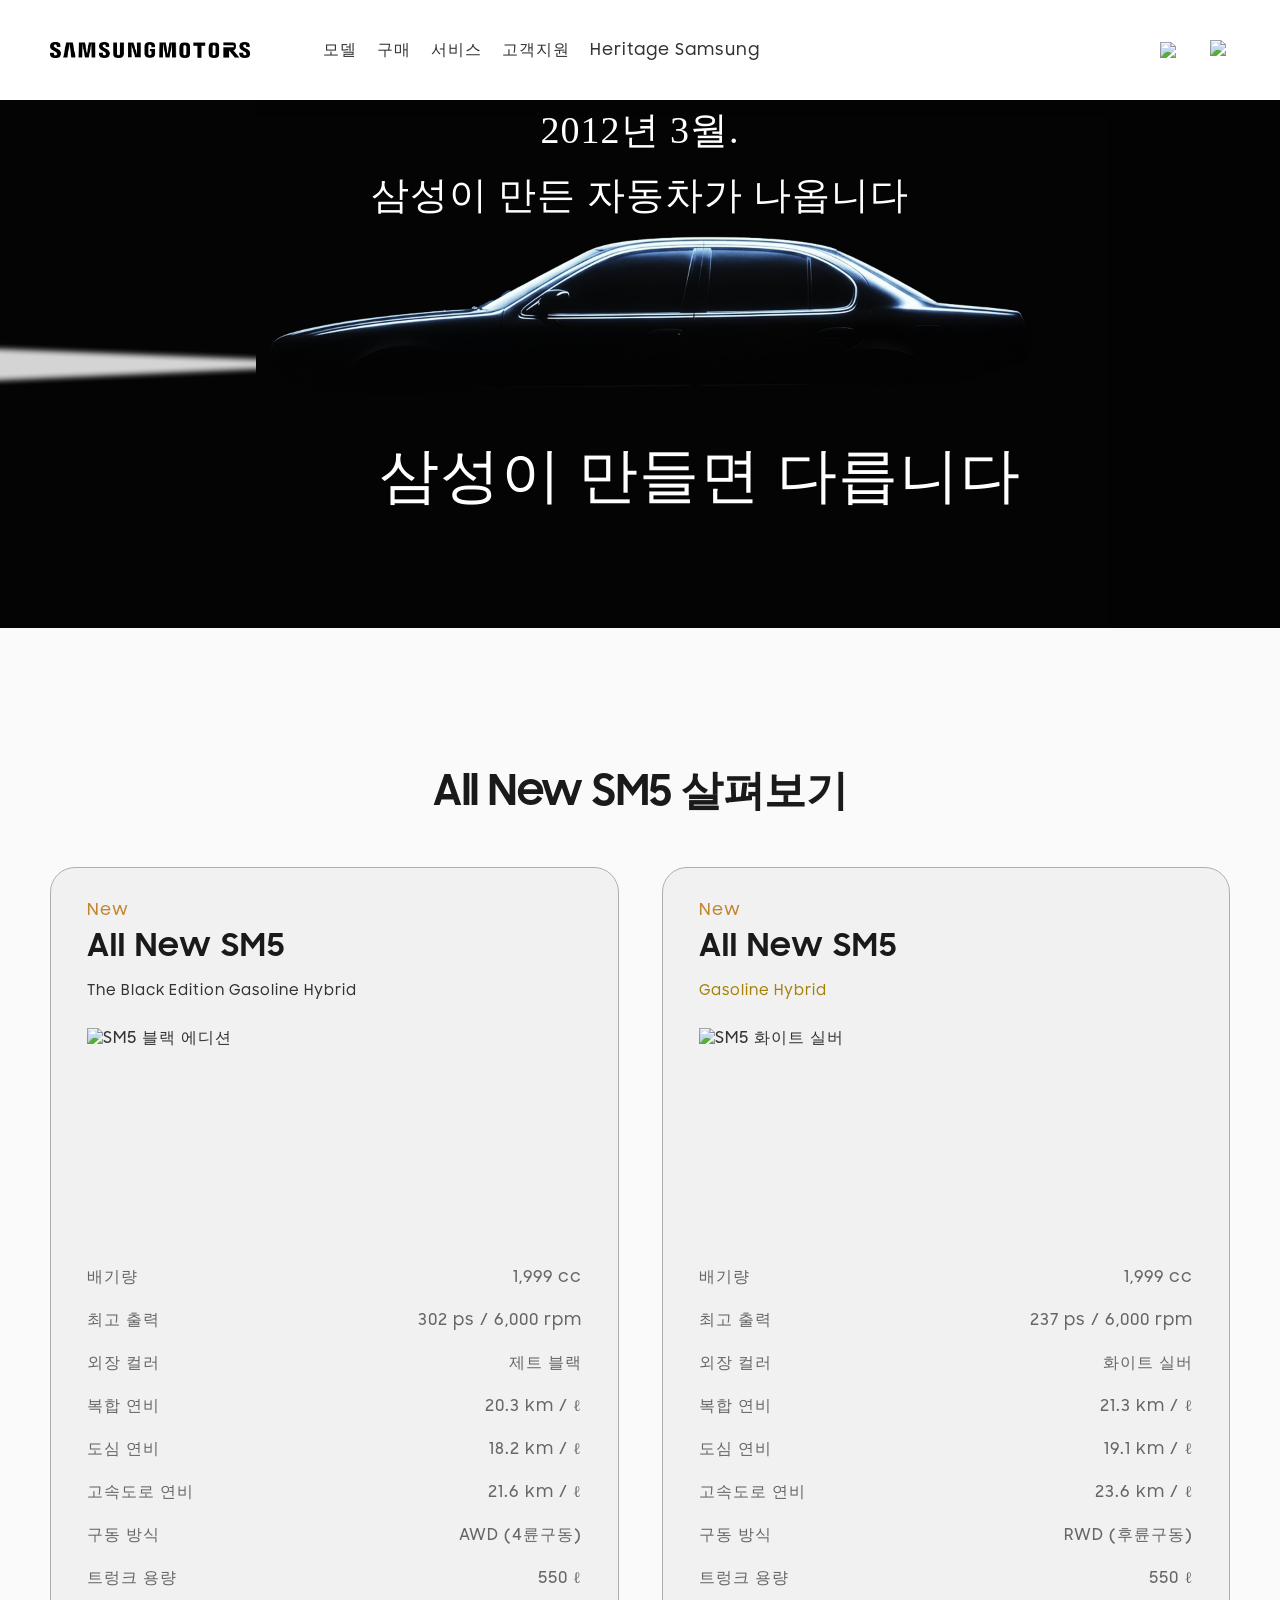
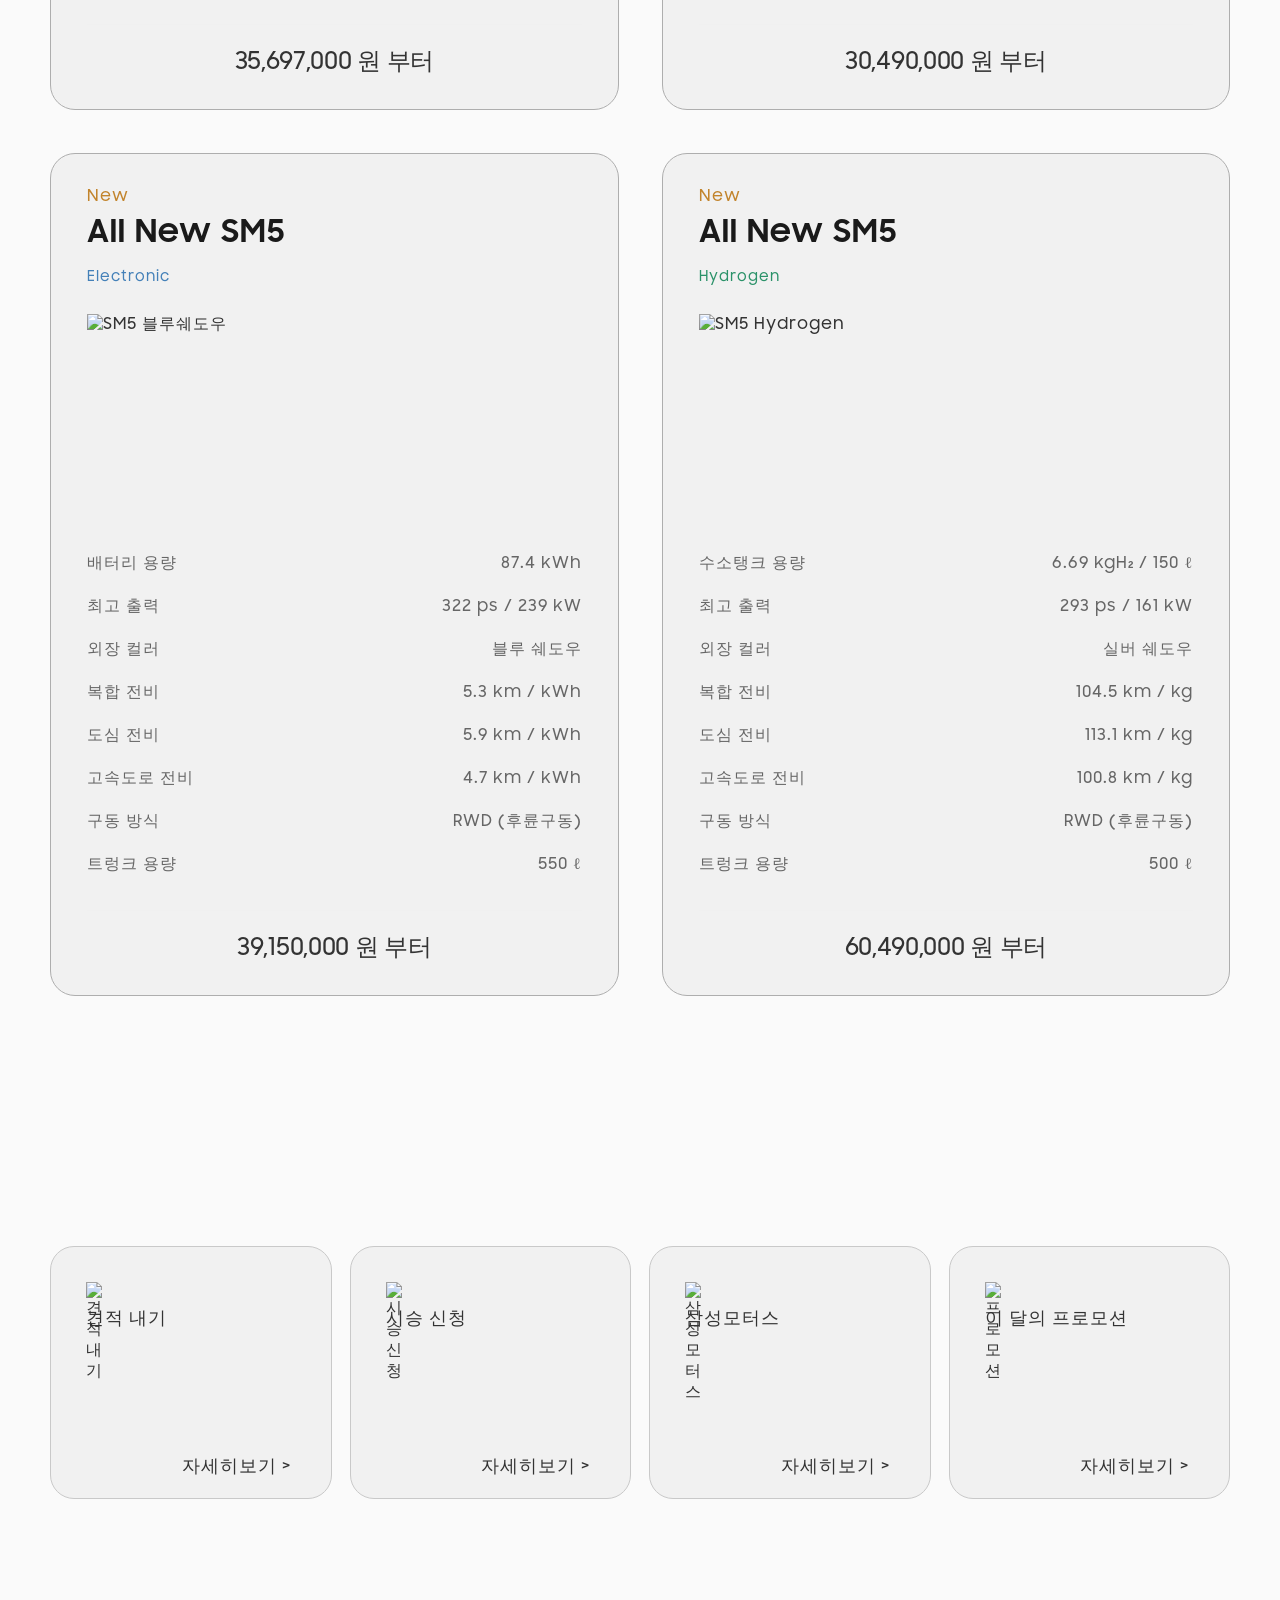
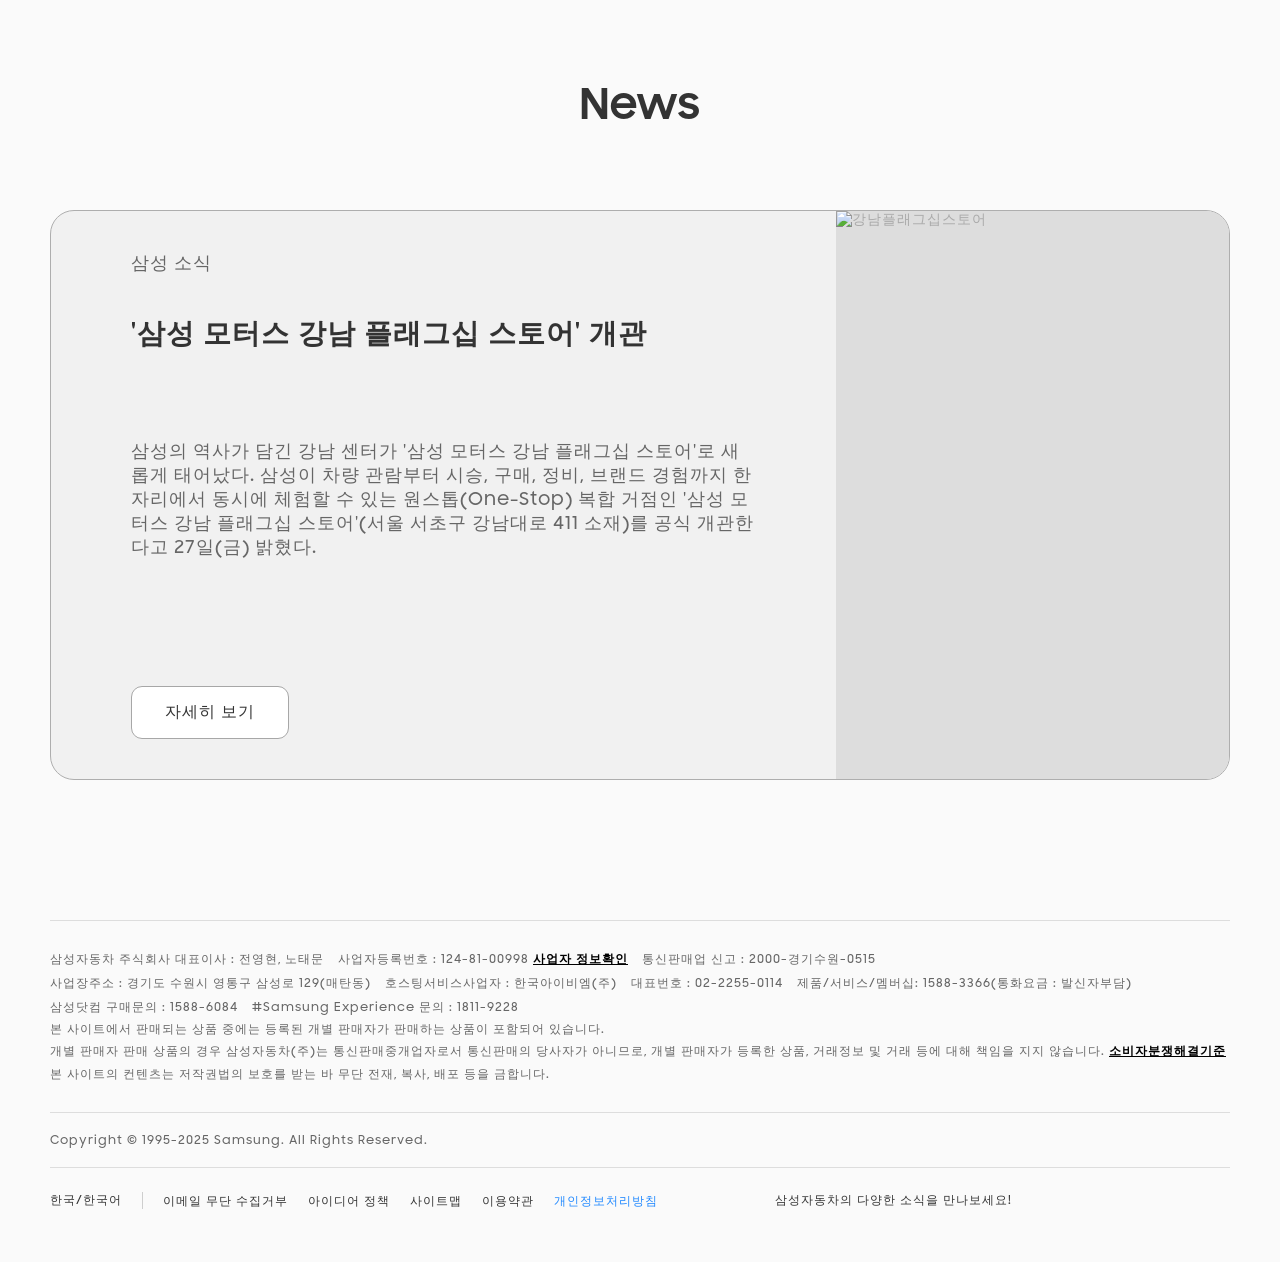
==== commit 804685ef: "0511" ====
--- a/index.html
+++ b/index.html
@@ -345,7 +345,7 @@
       <div class="footer_inner">
 			<div class="footer_info">
 				<div class="info_line">
-					<p>삼성전자 주식회사 대표이사 : 전영현, 노태문</p>
+					<p>삼성자동차 주식회사 대표이사 : 전영현, 노태문</p>
 					<p>
 						사업자등록번호 : 124-81-00998
 						<a href="https://www.ftc.go.kr/bizCommPop.do?wrkr_no=1248100998&amp;apv_perm_no=" class="comp" title="새 창 열림" target="_blank" data-di-id="di-id-ab5b704f-9ed59ae2">사업자 정보확인</a>
@@ -365,7 +365,7 @@
 						본 사이트에서 판매되는 상품 중에는 등록된 개별 판매자가 판매하는 상품이 포함되어 있습니다.
 					</p>
 					<p>
-						개별 판매자 판매 상품의 경우 삼성전자(주)는 통신판매중개업자로서 통신판매의 당사자가 아니므로, 개별 판매자가 등록한 상품, 거래정보 및 거래 등에 대해 책임을 지지 않습니다.
+						개별 판매자 판매 상품의 경우 삼성자동차(주)는 통신판매중개업자로서 통신판매의 당사자가 아니므로, 개별 판매자가 등록한 상품, 거래정보 및 거래 등에 대해 책임을 지지 않습니다.
 						<a href="/sec/dispute-resolution/" class="comp" title="새 창 열림" target="_blank" data-di-id="di-id-be22e656-9330a1a8">소비자분쟁해결기준</a>
 					</p>
 				</div>
@@ -389,8 +389,8 @@
 						<div id="dropClauseList01" class="wrap-droplist rounded clause-use">
 							<button class="droplist-button" aria-haspopup="listbox" aria-labelledby="dropServiceClauseTitle dropServiceClauseBtn" id="dropServiceClauseBtn" title="서비스별 이용약관" data-di-id="#dropServiceClauseBtn">이용약관<span class="blind">하위 메뉴 있음</span></button>
 							<ul class="droplist" aria-labelledby="dropServiceClauseTitle" aria-activedescendant="optServiceClause01">
-								<li id="optServiceClause02" class="droplist-item" data-omni="footer:terms_legal"><a href="https://account.samsung.com/membership/etc/specialTC.do?fileName=samsungkorea.html" target="_blank" title="새 창으로 열림" data-di-id="di-id-45524f74-94887041">삼성전자 대표사이트 이용약관</a></li>
-								<li id="optServiceClause03" class="droplist-item" data-omni="footer:terms_conditions"><a href="/sec/membership/terms/" data-di-id="di-id-bf32124c-86fdbf54">삼성전자 멤버십 회원 이용약관</a></li>
+								<li id="optServiceClause02" class="droplist-item" data-omni="footer:terms_legal"><a href="https://account.samsung.com/membership/etc/specialTC.do?fileName=samsungkorea.html" target="_blank" title="새 창으로 열림" data-di-id="di-id-45524f74-94887041">삼성자동차 대표사이트 이용약관</a></li>
+								<li id="optServiceClause03" class="droplist-item" data-omni="footer:terms_conditions"><a href="/sec/membership/terms/" data-di-id="di-id-bf32124c-86fdbf54">삼성자동차 멤버십 회원 이용약관</a></li>
 								<li id="optServiceClause04" class="droplist-item" data-omni="footer:terms_contents"><a href="https://account.samsung.com/membership/policy/terms" target="_blank" title="새 창으로 열림" data-di-id="di-id-9325bd65-80ab3fd4">삼성 서비스 이용약관</a></li>
 								<li id="optServiceClause05" class="droplist-item" data-omni="footer:terms_aisc"><a href="/sec/aisc/terms/600/700/" data-di-id="di-id-958b317d-4fa157c9">AI 구독 이용약관</a></li>
 							</ul>
@@ -402,7 +402,7 @@
 							<ul class="droplist" aria-labelledby="dropServicePrivateTitle" aria-activedescendant="optServicePrivate01">
 								<li id="optServicePrivate02" class="droplist-item"><a href="/sec/info/privacy/01/rc" data-di-id="di-id-6f869091-fb3aa356">삼성닷컴 개인정보처리방침</a></li>
 								<li id="optServicePrivate03" class="droplist-item"><a href="/sec/info/privacy/02" data-di-id="di-id-ee6f8087-b15b1fed">삼성닷컴 이벤트 개인정보처리방침</a></li>
-								<li id="optServicePrivate04" class="droplist-item"><a href="/sec/info/privacy/03" data-di-id="di-id-a4510bcc-b09975da">삼성전자멤버십 개인정보처리방침</a></li>
+								<li id="optServicePrivate04" class="droplist-item"><a href="/sec/info/privacy/03" data-di-id="di-id-a4510bcc-b09975da">삼성자동차멤버십 개인정보처리방침</a></li>
 								<li id="optServicePrivate06" class="droplist-item"><a href="/sec/info/privacy/05" data-di-id="di-id-d0e50d3d-b4140968">경력채용 개인정보처리방침</a></li>
 								<li id="optServicePrivate10" class="droplist-item"><a href="/sec/info/privacy/10" data-di-id="di-id-285e3d68-a63ace6">삼성케어서비스 개인정보처리방침</a></li>
 								<li id="optServicePrivate11" class="droplist-item"><a href="/sec/info/privacy/11" data-di-id="di-id-ffbcbd30-ba1c6d1">영상정보처리기기 운영관리 방침</a></li>
@@ -412,7 +412,7 @@
 				</ul>
 			</div>
 			<div class="social_box">
-				<span class="social_tit">삼성전자의 다양한 소식을 만나보세요!</span>
+				<span class="social_tit">삼성자동차의 다양한 소식을 만나보세요!</span>
 				<ul class="social_list">
 						<li>
 							<a href="//www.facebook.com/SamsungKorea" class="social_item facebook" title="새 창 열림" target="_blank">
